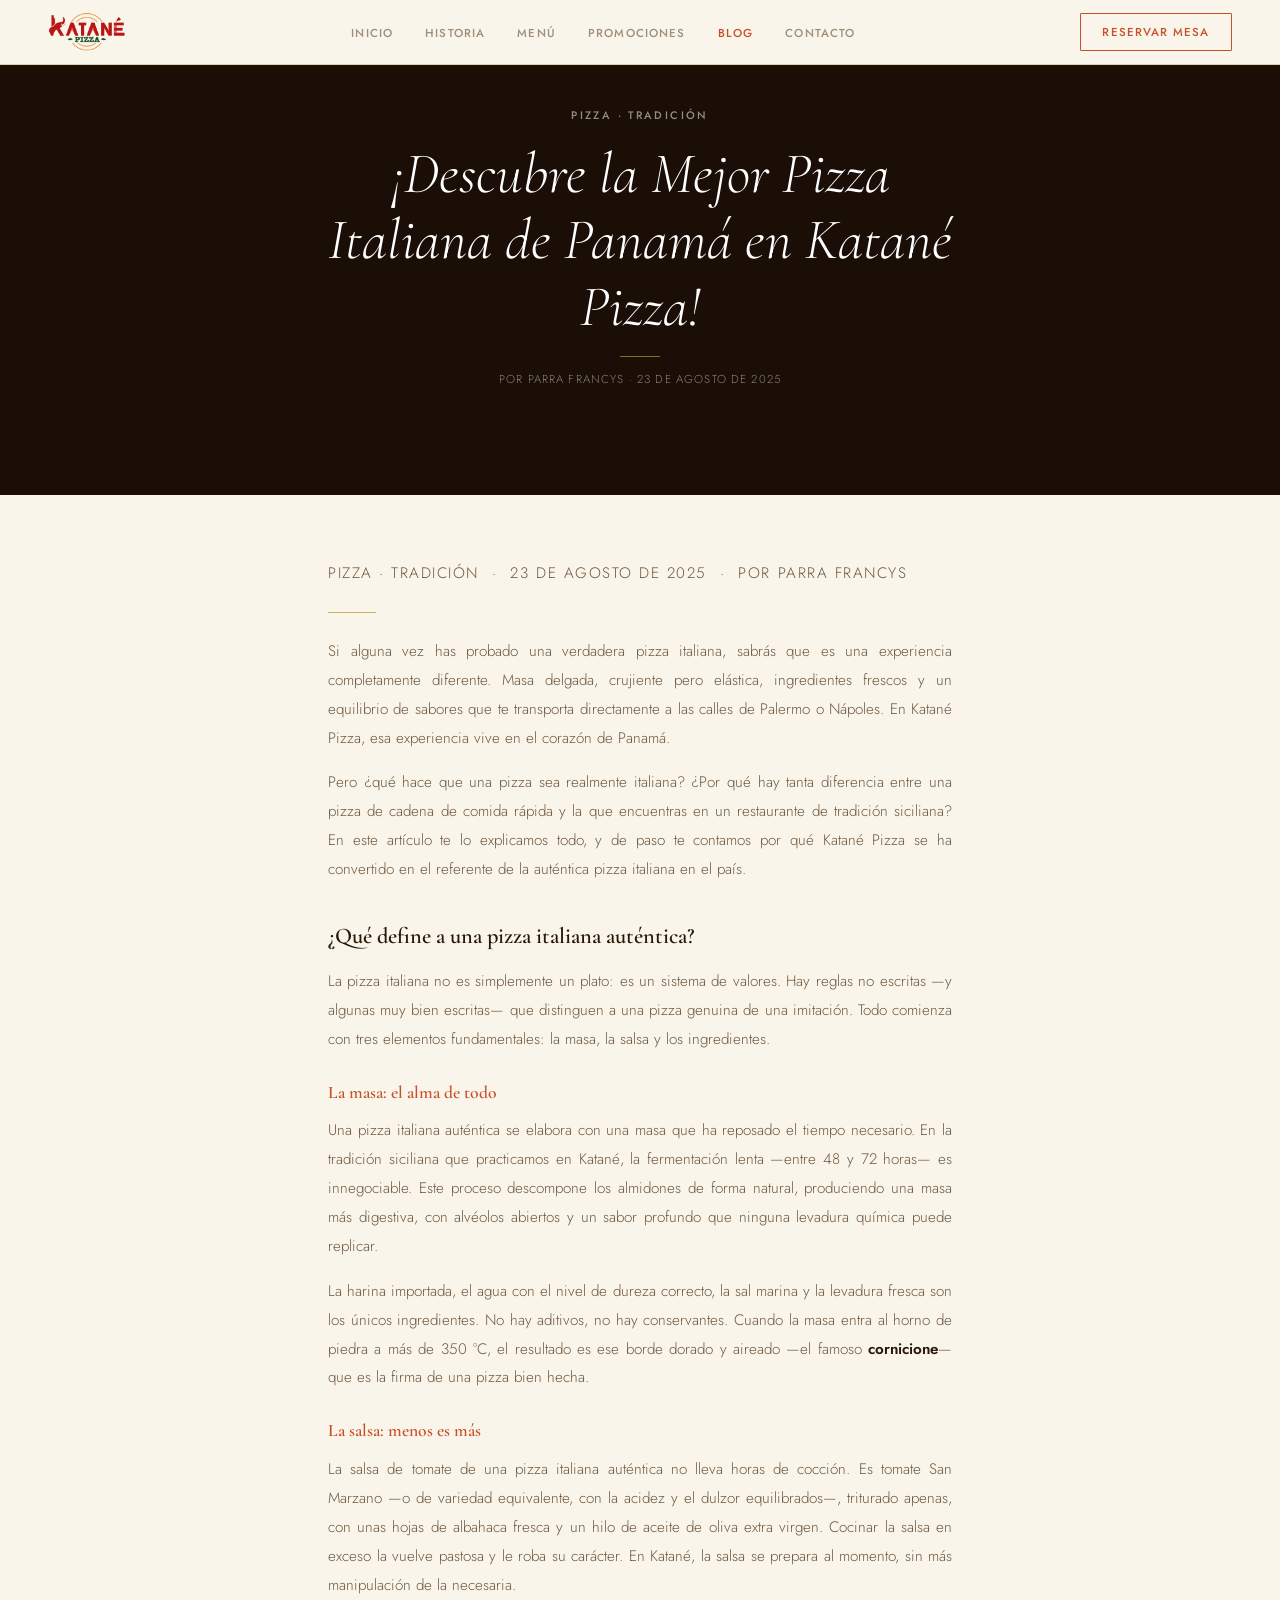
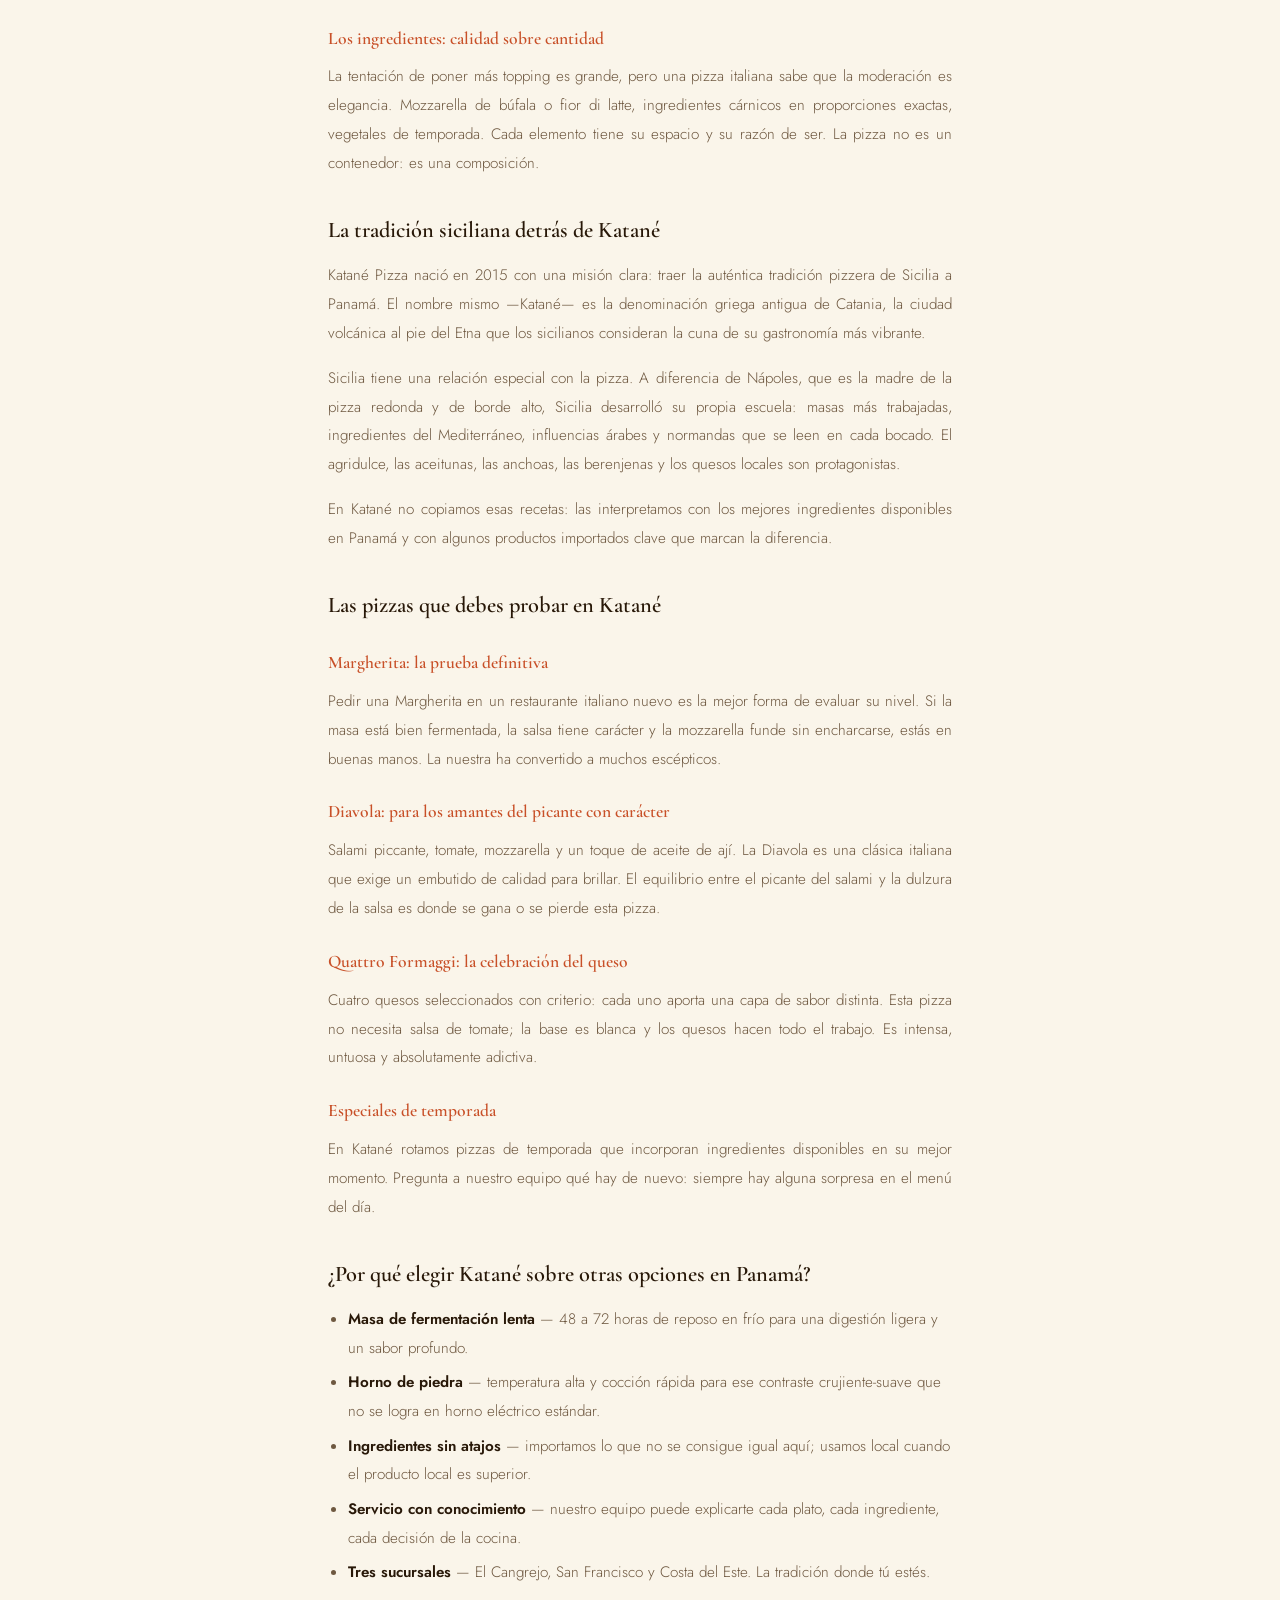
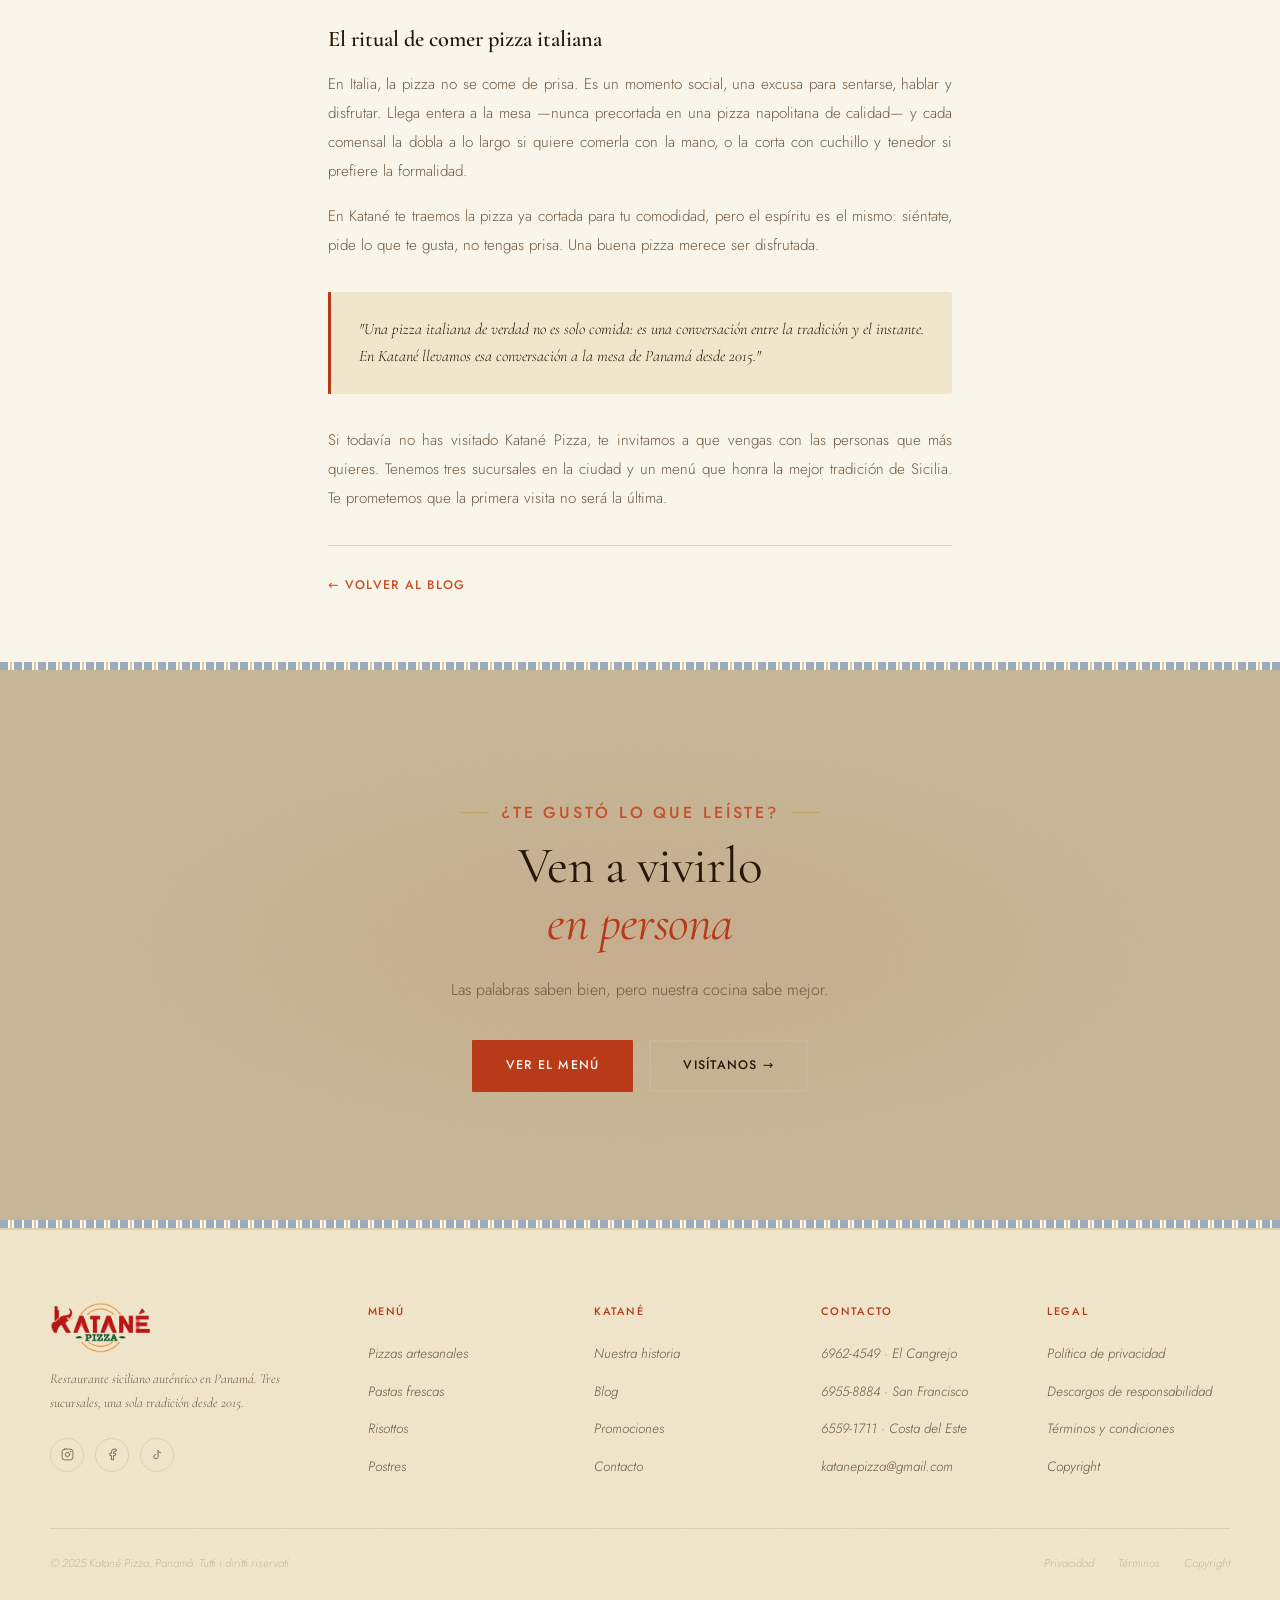
==== blog-pizza-italiana.html @ 50550a85 "ultimos cambios" ====
<!DOCTYPE html>
<html lang="es">
<head>
<meta charset="UTF-8"/>
<meta name="viewport" content="width=device-width, initial-scale=1.0"/>
<title>¡Descubre la Mejor Pizza Italiana de Panamá en Katané Pizza! — Katané Pizza</title>
<meta name="description" content="Descubre por qué Katané Pizza es el destino de la auténtica pizza italiana en Panamá. Masa artesanal, ingredientes importados y tradición siciliana desde 2015."/>
<link rel="preconnect" href="https://fonts.googleapis.com"/>
<link rel="preconnect" href="https://fonts.gstatic.com" crossorigin/>
<link href="https://fonts.googleapis.com/css2?family=Cormorant+Garamond:ital,wght@0,300;0,400;0,600;0,700;1,300;1,400;1,600&family=Jost:wght@300;400;500&family=Pacifico&display=swap" rel="stylesheet"/>
<link rel="stylesheet" href="katane.css"/>
<style>
.art-hero { min-height:55vh; position:relative; display:flex; align-items:center; justify-content:center; overflow:hidden; background:#1a0e06; }
.art-body { max-width:720px; margin-inline:auto; padding:var(--pad) var(--g); }
.art-body h2 { font-family:var(--ff-d); font-size:1.4rem; font-weight:600; color:var(--tinta); margin:2rem 0 .75rem; }
.art-body h3 { font-family:var(--ff-d); font-size:1.1rem; font-weight:600; color:var(--terracota); margin:1.5rem 0 .5rem; }
.art-body p { font-size:.95rem; color:var(--warm); line-height:1.9; margin-bottom:1rem; text-align:justify; }
.art-body ul { margin:0 0 1rem 1.25rem; }
.art-body ul li { font-size:.95rem; color:var(--warm); line-height:1.9; margin-bottom:.35rem; }
.art-body strong { color:var(--tinta); font-weight:600; }
.art-meta { font-family:var(--ff-b); font-size:.72rem; letter-spacing:.1em; text-transform:uppercase; color:var(--terracota); margin-bottom:1.5rem; }
.art-sep { width:48px; height:1px; background:var(--limon); margin:1.5rem 0; opacity:.7; }
.art-conclusion { background:var(--arena); border-left:3px solid var(--rojo); border-radius:0 3px 3px 0; padding:1.5rem 1.75rem; margin:2rem 0; font-family:var(--ff-d); font-style:italic; font-size:1rem; color:var(--tinta); line-height:1.7; }
</style>
</head>
<body>

<nav class="nav nav-interna" id="nav">
  <a class="nav-logo" href="index.html"><img src="katane_logo.png" alt="Katané Pizza"/></a>
  <ul class="nav-links" role="list">
    <li><a href="index.html">Inicio</a></li>
    <li><a href="historia.html">Historia</a></li>
    <li><a href="menu.html">Menú</a></li>
    <li><a href="promociones.html">Promociones</a></li>
    <li><a href="blog.html" class="activo">Blog</a></li>
    <li><a href="contacto.html">Contacto</a></li>
  </ul>
  <a href="https://wa.me/50769624549" class="nav-cta" target="_blank" rel="noopener">Reservar mesa</a>
  <button class="hamb" id="hambBtn" aria-label="Abrir menú"><span></span><span></span><span></span></button>
</nav>
<div class="mm" id="mm">
  <a href="index.html" class="lm">Inicio</a>
  <a href="historia.html" class="lm">Historia</a>
  <a href="menu.html" class="lm">Menú</a>
  <a href="promociones.html" class="lm">Promociones</a>
  <a href="blog.html" class="lm">Blog</a>
  <a href="contacto.html" class="lm">Contacto</a>
</div>

<!-- HERO ARTÍCULO -->
<section class="art-hero">
  <div style="position:absolute;inset:0;z-index:0">
    <img src="foto-blog-italiana.jpg" alt="¡Descubre la Mejor Pizza Italiana de Panamá en Katané Pizza!" style="width:100%;height:100%;object-fit:cover;display:block;opacity:.5"/>
  </div>
  <div style="position:absolute;inset:0;z-index:1;background:linear-gradient(to bottom,rgba(26,14,6,.3) 0%,rgba(26,14,6,.65) 100%)"></div>
  <div style="position:relative;z-index:2;text-align:center;padding:2rem var(--g);max-width:760px;margin-inline:auto">
    <p style="font-family:var(--ff-b);font-size:.68rem;font-weight:500;letter-spacing:.22em;text-transform:uppercase;color:rgba(250,245,234,.55);margin-bottom:1rem">Pizza · Tradición</p>
    <h1 style="font-family:var(--ff-d);font-size:clamp(2rem,4.5vw,3.8rem);font-weight:300;font-style:italic;color:#ffffff;line-height:1.15;margin-bottom:1rem">¡Descubre la Mejor Pizza Italiana de Panamá en Katané Pizza!</h1>
    <div style="width:40px;height:1px;background:var(--limon);margin:.75rem auto;opacity:.7"></div>
    <p style="font-family:var(--ff-b);font-size:.72rem;letter-spacing:.1em;text-transform:uppercase;color:rgba(250,245,234,.5)">Por Parra Francys · 23 de agosto de 2025</p>
  </div>
</section>

<!-- CONTENIDO -->
<div class="art-body">

  <p class="art-meta">Pizza · Tradición &nbsp;·&nbsp; 23 de agosto de 2025 &nbsp;·&nbsp; Por Parra Francys</p>
  <div class="art-sep"></div>

  <p>Si alguna vez has probado una verdadera pizza italiana, sabrás que es una experiencia completamente diferente. Masa delgada, crujiente pero elástica, ingredientes frescos y un equilibrio de sabores que te transporta directamente a las calles de Palermo o Nápoles. En Katané Pizza, esa experiencia vive en el corazón de Panamá.</p>

  <p>Pero ¿qué hace que una pizza sea realmente italiana? ¿Por qué hay tanta diferencia entre una pizza de cadena de comida rápida y la que encuentras en un restaurante de tradición siciliana? En este artículo te lo explicamos todo, y de paso te contamos por qué Katané Pizza se ha convertido en el referente de la auténtica pizza italiana en el país.</p>

  <h2>¿Qué define a una pizza italiana auténtica?</h2>

  <p>La pizza italiana no es simplemente un plato: es un sistema de valores. Hay reglas no escritas —y algunas muy bien escritas— que distinguen a una pizza genuina de una imitación. Todo comienza con tres elementos fundamentales: la masa, la salsa y los ingredientes.</p>

  <h3>La masa: el alma de todo</h3>
  <p>Una pizza italiana auténtica se elabora con una masa que ha reposado el tiempo necesario. En la tradición siciliana que practicamos en Katané, la fermentación lenta —entre 48 y 72 horas— es innegociable. Este proceso descompone los almidones de forma natural, produciendo una masa más digestiva, con alvéolos abiertos y un sabor profundo que ninguna levadura química puede replicar.</p>

  <p>La harina importada, el agua con el nivel de dureza correcto, la sal marina y la levadura fresca son los únicos ingredientes. No hay aditivos, no hay conservantes. Cuando la masa entra al horno de piedra a más de 350 °C, el resultado es ese borde dorado y aireado —el famoso <strong>cornicione</strong>— que es la firma de una pizza bien hecha.</p>

  <h3>La salsa: menos es más</h3>
  <p>La salsa de tomate de una pizza italiana auténtica no lleva horas de cocción. Es tomate San Marzano —o de variedad equivalente, con la acidez y el dulzor equilibrados—, triturado apenas, con unas hojas de albahaca fresca y un hilo de aceite de oliva extra virgen. Cocinar la salsa en exceso la vuelve pastosa y le roba su carácter. En Katané, la salsa se prepara al momento, sin más manipulación de la necesaria.</p>

  <h3>Los ingredientes: calidad sobre cantidad</h3>
  <p>La tentación de poner más topping es grande, pero una pizza italiana sabe que la moderación es elegancia. Mozzarella de búfala o fior di latte, ingredientes cárnicos en proporciones exactas, vegetales de temporada. Cada elemento tiene su espacio y su razón de ser. La pizza no es un contenedor: es una composición.</p>

  <h2>La tradición siciliana detrás de Katané</h2>

  <p>Katané Pizza nació en 2015 con una misión clara: traer la auténtica tradición pizzera de Sicilia a Panamá. El nombre mismo —Katané— es la denominación griega antigua de Catania, la ciudad volcánica al pie del Etna que los sicilianos consideran la cuna de su gastronomía más vibrante.</p>

  <p>Sicilia tiene una relación especial con la pizza. A diferencia de Nápoles, que es la madre de la pizza redonda y de borde alto, Sicilia desarrolló su propia escuela: masas más trabajadas, ingredientes del Mediterráneo, influencias árabes y normandas que se leen en cada bocado. El agridulce, las aceitunas, las anchoas, las berenjenas y los quesos locales son protagonistas.</p>

  <p>En Katané no copiamos esas recetas: las interpretamos con los mejores ingredientes disponibles en Panamá y con algunos productos importados clave que marcan la diferencia.</p>

  <h2>Las pizzas que debes probar en Katané</h2>

  <h3>Margherita: la prueba definitiva</h3>
  <p>Pedir una Margherita en un restaurante italiano nuevo es la mejor forma de evaluar su nivel. Si la masa está bien fermentada, la salsa tiene carácter y la mozzarella funde sin encharcarse, estás en buenas manos. La nuestra ha convertido a muchos escépticos.</p>

  <h3>Diavola: para los amantes del picante con carácter</h3>
  <p>Salami piccante, tomate, mozzarella y un toque de aceite de ají. La Diavola es una clásica italiana que exige un embutido de calidad para brillar. El equilibrio entre el picante del salami y la dulzura de la salsa es donde se gana o se pierde esta pizza.</p>

  <h3>Quattro Formaggi: la celebración del queso</h3>
  <p>Cuatro quesos seleccionados con criterio: cada uno aporta una capa de sabor distinta. Esta pizza no necesita salsa de tomate; la base es blanca y los quesos hacen todo el trabajo. Es intensa, untuosa y absolutamente adictiva.</p>

  <h3>Especiales de temporada</h3>
  <p>En Katané rotamos pizzas de temporada que incorporan ingredientes disponibles en su mejor momento. Pregunta a nuestro equipo qué hay de nuevo: siempre hay alguna sorpresa en el menú del día.</p>

  <h2>¿Por qué elegir Katané sobre otras opciones en Panamá?</h2>

  <ul>
    <li><strong>Masa de fermentación lenta</strong> — 48 a 72 horas de reposo en frío para una digestión ligera y un sabor profundo.</li>
    <li><strong>Horno de piedra</strong> — temperatura alta y cocción rápida para ese contraste crujiente-suave que no se logra en horno eléctrico estándar.</li>
    <li><strong>Ingredientes sin atajos</strong> — importamos lo que no se consigue igual aquí; usamos local cuando el producto local es superior.</li>
    <li><strong>Servicio con conocimiento</strong> — nuestro equipo puede explicarte cada plato, cada ingrediente, cada decisión de la cocina.</li>
    <li><strong>Tres sucursales</strong> — El Cangrejo, San Francisco y Costa del Este. La tradición donde tú estés.</li>
  </ul>

  <h2>El ritual de comer pizza italiana</h2>

  <p>En Italia, la pizza no se come de prisa. Es un momento social, una excusa para sentarse, hablar y disfrutar. Llega entera a la mesa —nunca precortada en una pizza napolitana de calidad— y cada comensal la dobla a lo largo si quiere comerla con la mano, o la corta con cuchillo y tenedor si prefiere la formalidad.</p>

  <p>En Katané te traemos la pizza ya cortada para tu comodidad, pero el espíritu es el mismo: siéntate, pide lo que te gusta, no tengas prisa. Una buena pizza merece ser disfrutada.</p>

  <div class="art-conclusion">
    "Una pizza italiana de verdad no es solo comida: es una conversación entre la tradición y el instante. En Katané llevamos esa conversación a la mesa de Panamá desde 2015."
  </div>

  <p>Si todavía no has visitado Katané Pizza, te invitamos a que vengas con las personas que más quieres. Tenemos tres sucursales en la ciudad y un menú que honra la mejor tradición de Sicilia. Te prometemos que la primera visita no será la última.</p>

  <div style="margin-top:2rem;padding-top:1.5rem;border-top:1px solid var(--arena-med)">
    <a href="blog.html" style="font-family:var(--ff-b);font-size:.78rem;font-weight:500;letter-spacing:.1em;text-transform:uppercase;color:var(--terracota)">← Volver al blog</a>
  </div>
</div>

<div class="franja"></div>
<section class="cto">
  <div class="w" style="padding-block:var(--pad)">
    <div class="cto-int">
      <p class="eyebrow" style="justify-content:center">¿Te gustó lo que leíste?</p>
      <h2 class="h2" style="color:var(--tinta)">Ven a vivirlo<br><em>en persona</em></h2>
      <p style="color:var(--warm)">Las palabras saben bien, pero nuestra cocina sabe mejor.</p>
      <div class="cto-btns">
        <a href="menu.html" class="btn-r">Ver el menú</a>
        <a href="contacto.html" class="btn-o">Visítanos →</a>
      </div>
    </div>
  </div>
</section>
<div class="franja"></div>
<footer class="footer">
  <div class="footer-g">
    <div class="footer-m">
      <img class="footer-logo" src="katane_logo.png" alt="Katané Pizza"/>
      <p class="footer-tagline">Restaurante siciliano auténtico en Panamá. Tres sucursales, una sola tradición desde 2015.</p>
      <div class="footer-redes">
        <a href="#" class="rs" aria-label="Instagram"><svg viewBox="0 0 24 24" fill="none" stroke="currentColor" stroke-width="1.5" stroke-linecap="round"><rect x="2" y="2" width="20" height="20" rx="5"/><circle cx="12" cy="12" r="4"/><circle cx="17.5" cy="6.5" r=".5" fill="currentColor"/></svg></a>
        <a href="#" class="rs" aria-label="Facebook"><svg viewBox="0 0 24 24" fill="none" stroke="currentColor" stroke-width="1.5" stroke-linecap="round"><path d="M18 2h-3a5 5 0 0 0-5 5v3H7v4h3v8h4v-8h3l1-4h-4V7a1 1 0 0 1 1-1h3z"/></svg></a>
        <a href="#" class="rs" aria-label="TikTok"><svg viewBox="0 0 24 24" fill="none" stroke="currentColor" stroke-width="1.5" stroke-linecap="round"><path d="M9 12a4 4 0 1 0 4 4V4a5 5 0 0 0 5 5"/></svg></a>
      </div>
    </div>
    <div class="footer-col">
      <div class="footer-col-tit">Menú</div>
      <ul><li><a href="menu.html">Pizzas artesanales</a></li><li><a href="menu.html">Pastas frescas</a></li><li><a href="menu.html">Risottos</a></li><li><a href="menu.html">Postres</a></li></ul>
    </div>
    <div class="footer-col">
      <div class="footer-col-tit">Katané</div>
      <ul><li><a href="historia.html">Nuestra historia</a></li><li><a href="blog.html">Blog</a></li><li><a href="promociones.html">Promociones</a></li><li><a href="contacto.html">Contacto</a></li></ul>
    </div>
    <div class="footer-col">
      <div class="footer-col-tit">Contacto</div>
      <ul><li><a href="tel:+50769624549">6962-4549 · El Cangrejo</a></li><li><a href="tel:+50769558884">6955-8884 · San Francisco</a></li><li><a href="tel:+50765591711">6559-1711 · Costa del Este</a></li><li><a href="mailto:katanepizza@gmail.com">katanepizza@gmail.com</a></li></ul>
    </div>
    <div class="footer-col">
      <div class="footer-col-tit">Legal</div>
      <ul><li><a href="privacidad.html">Política de privacidad</a></li><li><a href="descargos.html">Descargos de responsabilidad</a></li><li><a href="terminos.html">Términos y condiciones</a></li><li><a href="copyright.html">Copyright</a></li></ul>
    </div>
  </div>
  <div class="footer-bot">
    <p>© 2025 Katané Pizza, Panamá. Tutti i diritti riservati.</p>
    <div style="display:flex;gap:1.5rem"><a href="privacidad.html">Privacidad</a><a href="terminos.html">Términos</a><a href="copyright.html">Copyright</a></div>
  </div>
</footer>
<script src="katane.js"></script>
</body>
</html>
---- katane.css ----
/* ═══════════════════════════════════════════
   KATANÉ PIZZA — CSS COMPARTIDO
   Usar en todas las páginas:
   <link rel="stylesheet" href="katane.css"/>
═══════════════════════════════════════════ */

/* ── TOKENS ─────────────────────────────── */
:root {
  --crema:     #FAF5EA;
  --arena:     #F0E6CC;
  --arena-med: #DDD0B0;
  --piedra:    #C8B89A;
  --rojo:      #B83A18;
  --rojo-osc:  #8C2010;
  --terracota: #C85028;
  --limon:     #B89420;
  --oliva:     #4E6438;
  --oliva-clr: #7A8E5C;
  --warm:      #6E5840;
  --tinta:     #281808;
  --noche:     #180C04;
  --azul:      #2A5080;

  --ff-d: 'Cormorant Garamond', Georgia, serif;
  --ff-b: 'Jost', system-ui, sans-serif;
  --ff-s: 'Pacifico', cursive;

  --pad:    clamp(3rem, 5vw, 5rem);
  --w:      1180px;
  --g:      clamp(1.25rem, 4vw, 3rem);
  --ease:   cubic-bezier(.25,.46,.45,.94);
  --shadow: 0 4px 28px rgba(40,24,8,.10);
}

/* ── RESET ───────────────────────────────── */
*,*::before,*::after { box-sizing:border-box; margin:0; padding:0; }
html { scroll-behavior:smooth; }
body {
  background:var(--crema); color:var(--tinta);
  font-family:var(--ff-b); font-weight:300;
  font-size:16px; line-height:1.75; overflow-x:hidden;
}
img { display:block; max-width:100%; }
a { color:inherit; text-decoration:none; }
button { cursor:pointer; border:none; background:none; font:inherit; color:inherit; }

/* ── LAYOUT ──────────────────────────────── */
.w { max-width:var(--w); margin-inline:auto; padding-inline:var(--g); }

/* ── REVEAL ──────────────────────────────── */
.rv    { opacity:1; }
.rv.on { opacity:1; }
.rl    { opacity:1; }
.rl.on { opacity:1; }
.rr    { opacity:1; }
.rr.on { opacity:1; }

/* ── TIPOGRAFÍA ──────────────────────────── */
.eyebrow {
  font-family:var(--ff-b); font-size:.7rem; font-weight:500;
  letter-spacing:.18em; text-transform:uppercase; color:var(--terracota);
  display:flex; align-items:center; gap:.75rem; margin-bottom:.65rem;
}
.eyebrow::before,.eyebrow::after {
  content:''; display:inline-block; width:1.75rem; height:1px;
  background:var(--limon); opacity:.7;
}
.h2 {
  font-family:var(--ff-d); font-size:clamp(2rem,4vw,3.6rem);
  font-weight:400; line-height:1.12; letter-spacing:-.01em;
}
.h2 em { font-style:italic; color:var(--terracota); }

/* ── BOTONES ─────────────────────────────── */
.btn-r {
  display:inline-flex; align-items:center; gap:.5rem; padding:.8rem 2rem;
  background:var(--rojo); color:var(--crema); font-family:var(--ff-b);
  font-size:.78rem; font-weight:500; letter-spacing:.1em; text-transform:uppercase;
  border:2px solid var(--rojo); border-radius:1px;
}
.btn-r:hover { background:var(--rojo-osc); border-color:var(--rojo-osc); transform:translateY(-2px); }
.btn-o {
  display:inline-flex; align-items:center; gap:.5rem; padding:.8rem 2rem;
  background:transparent; color:var(--tinta); font-family:var(--ff-b);
  font-size:.78rem; font-weight:500; letter-spacing:.1em; text-transform:uppercase;
  border:2px solid var(--piedra); border-radius:1px;
}
.btn-o:hover { border-color:var(--terracota); color:var(--terracota); transform:translateY(-2px); }
.btn-r-inv {
  display:inline-flex; align-items:center; gap:.5rem; padding:.8rem 2rem;
  background:var(--rojo); color:var(--crema); font-family:var(--ff-b);
  font-size:.78rem; font-weight:500; letter-spacing:.1em; text-transform:uppercase;
  border:2px solid var(--rojo); border-radius:1px;
}
.btn-r-inv:hover { background:var(--rojo-osc); border-color:var(--rojo-osc); transform:translateY(-2px); }
.btn-o-inv {
  display:inline-flex; align-items:center; gap:.5rem; padding:.8rem 2rem;
  background:transparent; color:rgba(250,245,234,.82); font-family:var(--ff-b);
  font-size:.78rem; font-weight:500; letter-spacing:.1em; text-transform:uppercase;
  border:2px solid rgba(250,245,234,.35); border-radius:1px;
}
.btn-o-inv:hover { border-color:var(--crema); color:var(--crema); transform:translateY(-2px); }
.btn-crema {
  display:inline-flex; align-items:center; gap:.5rem; padding:.85rem 2rem;
  background:var(--crema); color:var(--rojo); font-family:var(--ff-b);
  font-size:.78rem; font-weight:500; letter-spacing:.1em; text-transform:uppercase;
  border:2px solid var(--crema); border-radius:1px;
}
.btn-crema:hover { background:var(--arena); transform:translateY(-2px); }
.btn-tr {
  display:inline-flex; align-items:center; gap:.5rem; padding:.85rem 2rem;
  background:transparent; color:rgba(245,235,210,.72); font-family:var(--ff-b);
  font-size:.78rem; font-weight:500; letter-spacing:.1em; text-transform:uppercase;
  border:2px solid rgba(245,235,210,.22); border-radius:1px;
}
.btn-tr:hover { border-color:rgba(245,235,210,.55); color:var(--arena); transform:translateY(-2px); }

/* ── DECORATIVOS ─────────────────────────── */
.franja {
  height:8px;
  background:repeating-linear-gradient(
    90deg, var(--azul) 0, var(--azul) 8px,
    #fff 8px, #fff 10px, var(--limon) 10px, var(--limon) 12px,
    #fff 12px, #fff 14px, var(--azul) 14px, var(--azul) 22px,
    var(--crema) 22px, var(--crema) 24px
  );
  opacity:.45;
}
.div-balcon {
  display:flex; align-items:center; gap:1.5rem;
  margin-block:2.5rem; opacity:.35;
}
.div-balcon::before,.div-balcon::after {
  content:''; flex:1; height:1px;
  background:linear-gradient(90deg,transparent,var(--limon),transparent);
}
.piedra-bg { position:relative; background-color:var(--arena); }
.piedra-bg::before {
  content:''; position:absolute; inset:0; pointer-events:none; z-index:0;
  background-image:url("data:image/svg+xml,%3Csvg xmlns='http://www.w3.org/2000/svg' width='400' height='400'%3E%3Cfilter id='p'%3E%3CfeTurbulence type='fractalNoise' baseFrequency='0.65 0.45' numOctaves='5' seed='8' stitchTiles='stitch'/%3E%3CfeColorMatrix type='matrix' values='0 0 0 0 0.92 0 0 0 0 0.86 0 0 0 0 0.76 0 0 0 0.4 0'/%3E%3C/filter%3E%3Crect width='400' height='400' filter='url(%23p)'/%3E%3C/svg%3E");
  mix-blend-mode:multiply; opacity:.8;
}
.piedra-bg > * { position:relative; z-index:1; }

/* ── NAV ─────────────────────────────────── */
.nav {
  position:fixed; top:0; left:0; right:0; z-index:200;
  padding:1rem var(--g);
  display:flex; align-items:center; justify-content:space-between;
  background:#ffffff;
  border-bottom:1px solid var(--arena-med);
  transition:background .5s,box-shadow .5s,padding .4s;
}
.nav.on {
  background:#ffffff; backdrop-filter:blur(12px);
  box-shadow:0 1px 18px rgba(40,24,8,.08);
  padding-top:.75rem; padding-bottom:.75rem;
}

/* Logo — contenedor sello integrado */
.nav-logo {
  display:flex; align-items:center;
}
.nav-logo img {
  height:40px; width:auto; transition:height .4s;
  background:rgba(250,245,234,.92);
  border-radius:2px;
  padding:4px 6px;
  box-shadow:0 1px 8px rgba(40,24,8,.10);
}
.nav.on .nav-logo img { height:34px; }

/* Nav interno — páginas que no tienen hero oscuro */
.nav-interna {
  background:var(--crema);
  border-bottom:1px solid var(--arena-med);
  padding-top:.75rem; padding-bottom:.75rem;
}
.nav-interna .nav-logo img {
  background:transparent;
  box-shadow:none;
  padding:0;
}
.nav-interna .nav-links a { color:var(--warm); }
.nav-interna .nav-cta { color:var(--terracota); border-color:var(--terracota); }
.nav-interna .hamb span { background:var(--warm); }

.nav-links { display:flex; gap:2rem; list-style:none; }
.nav-links a {
  font-size:.72rem; font-weight:500; letter-spacing:.1em; text-transform:uppercase;
  color:var(--warm); opacity:.65; transition:opacity .25s,color .25s;
}
.nav-links a:hover, .nav-links a.activo { opacity:1; color:var(--terracota); }
.nav-cta {
  font-size:.72rem; font-weight:500; letter-spacing:.1em; text-transform:uppercase;
  padding:.5rem 1.35rem; border:1.5px solid var(--terracota);
  color:var(--terracota); border-radius:1px; transition:background .25s,color .25s;
}
.nav-cta:hover { background:var(--terracota); color:var(--crema); }
.hamb { display:none; flex-direction:column; gap:5px; }
.hamb span { display:block; width:24px; height:1.5px; background:var(--warm); border-radius:1px; transition:transform .3s,opacity .25s; }
.hamb.open span:nth-child(1) { transform:translateY(6.5px) rotate(45deg); }
.hamb.open span:nth-child(2) { opacity:0; }
.hamb.open span:nth-child(3) { transform:translateY(-6.5px) rotate(-45deg); }
.mm { display:none; position:fixed; inset:0; z-index:199; background:var(--crema); flex-direction:column; align-items:center; justify-content:center; gap:2.5rem; }
.mm.open { display:flex; }
.mm a { font-family:var(--ff-d); font-size:clamp(2rem,5vw,2.8rem); font-weight:400; color:var(--tinta); transition:color .25s; }
.mm a:hover { color:var(--terracota); }

/* ── HERO COMPARTIDO ─────────────────────── */
.hero {
  min-height:100svh; position:relative;
  display:flex; align-items:center; overflow:hidden;
}
.hero-foto { position:absolute; inset:0; background:url('sicilia.jpg') center/cover no-repeat; }
.hero-overlay { position:absolute; inset:0; z-index:2; background:rgba(24,12,4,.82); }
.hero-body {
  position:relative; z-index:3; text-align:center;
  max-width:760px; margin-inline:auto;
  padding-block:6rem 4rem; padding-inline:var(--g);
}
.hero-logo { margin-bottom:2rem; opacity:1; }
.hero-logo img { height:clamp(200px,30vw,360px); width:auto; margin-inline:auto; }
.hero-nombre {
  font-family:var(--ff-d); font-size:clamp(.65rem,1.2vw,.85rem); font-weight:400;
  letter-spacing:.35em; text-transform:uppercase; color:rgba(250,245,234,.5);
  margin-bottom:.5rem; opacity:1;
}
.hero-eslogan {
  font-family:var(--ff-s); font-size:clamp(1.25rem,2.8vw,2rem);
  color:var(--crema); line-height:1.35;
  opacity:1; margin-bottom:1rem;
}
.hero-sub {
  font-family:var(--ff-d); font-size:clamp(1.05rem,1.8vw,1.35rem); font-style:italic;
  color:rgba(250,245,234,.7); line-height:1.7; max-width:560px; margin-inline:auto;
  opacity:1;
}
.hero-btns {
  display:flex; flex-wrap:wrap; gap:1rem; justify-content:center;
  margin-top:2.5rem; opacity:1;
}
.hero-scroll {
  position:absolute; bottom:1.75rem; left:50%; transform:translateX(-50%); z-index:3;
  display:flex; flex-direction:column; align-items:center; gap:.35rem;
  font-family:var(--ff-b); font-size:.62rem; font-weight:500;
  letter-spacing:.18em; text-transform:uppercase; color:rgba(250,245,234,.38);
  opacity:1;
}
.scroll-l { width:1px; height:34px; background:linear-gradient(to bottom,rgba(250,245,234,.5),transparent); }

/* ── CINTA ───────────────────────────────── */
.cinta { background:var(--rojo); padding:.8rem 0; overflow:hidden; }
.cinta-pista { display:flex; gap:3.5rem; white-space:nowrap; }
.cinta-pista span { font-family:var(--ff-d); font-style:italic; font-size:.92rem; color:rgba(250,245,234,.8); flex-shrink:0; }
.cinta-pista .sep { font-style:normal; color:var(--limon); font-size:.7rem; }

/* ── STATS ───────────────────────────────── */
.stats {
  background:var(--azul); padding:3.25rem 0; position:relative; overflow:hidden;
  border-top:3px solid var(--limon); border-bottom:3px solid var(--limon);
}
.stats::before {
  content:''; position:absolute; inset:0; pointer-events:none;
  background-image:url("data:image/svg+xml,%3Csvg xmlns='http://www.w3.org/2000/svg' width='80' height='80'%3E%3Ccircle cx='40' cy='40' r='26' fill='none' stroke='rgba(255,255,255,0.05)' stroke-width='1'/%3E%3Cline x1='40' y1='14' x2='40' y2='66' stroke='rgba(184,148,32,0.07)' stroke-width='1'/%3E%3Cline x1='14' y1='40' x2='66' y2='40' stroke='rgba(184,148,32,0.07)' stroke-width='1'/%3E%3C/svg%3E");
  z-index:0;
}
.stats-inner { position:relative; z-index:2; display:flex; align-items:center; justify-content:center; flex-wrap:wrap; gap:3.5rem; }
.stat { text-align:center; }
.stat-n { font-family:var(--ff-d); font-size:clamp(2.4rem,5vw,3.8rem); font-weight:400; color:#fff; line-height:1; }
.stat-l { font-family:var(--ff-d); font-style:italic; font-size:.88rem; color:rgba(255,255,255,.5); letter-spacing:.04em; margin-top:.3rem; }
.stat-div { width:1px; height:52px; background:rgba(255,255,255,.14); }

/* ── SUCURSALES ──────────────────────────── */
.suc { padding:var(--pad) 0; }
.suc-hdr { margin-bottom:clamp(2rem,4.5vw,3.5rem); }
.suc-g { display:grid; grid-template-columns:repeat(3,1fr); gap:1.75rem; }
.suc-card {
  background:var(--arena); border:1px solid var(--arena-med);
  border-radius:3px; overflow:hidden; position:relative;
}
.suc-card:hover { box-shadow:var(--shadow); transform:translateY(-4px); }
.suc-card::before {
  content:''; position:absolute; inset:0; pointer-events:none;
  background-image:url("data:image/svg+xml,%3Csvg xmlns='http://www.w3.org/2000/svg' width='300' height='300'%3E%3Cfilter id='s'%3E%3CfeTurbulence type='fractalNoise' baseFrequency='0.68 0.48' numOctaves='4' seed='6' stitchTiles='stitch'/%3E%3CfeColorMatrix type='matrix' values='0 0 0 0 0.91 0 0 0 0 0.85 0 0 0 0 0.75 0 0 0 0.3 0'/%3E%3C/filter%3E%3Crect width='300' height='300' filter='url(%23s)'/%3E%3C/svg%3E");
  mix-blend-mode:multiply; opacity:.7; z-index:0;
}
.suc-card::after {
  content:''; position:absolute; top:0; left:0; right:0; height:3px;
  background:linear-gradient(90deg,var(--rojo),var(--limon));
  transform:scaleX(0); transform-origin:left; z-index:2;
}
.suc-card:hover::after { transform:scaleX(1); }
.suc-foto { width:100%; height:160px; position:relative; overflow:hidden; }
.suc-foto-bg { position:absolute; inset:0; background-size:cover; background-position:center; }
.suc-foto-lbl { position:absolute; bottom:.75rem; left:50%; transform:translateX(-50%); font-size:.58rem; letter-spacing:.16em; text-transform:uppercase; color:rgba(250,245,234,.3); white-space:nowrap; pointer-events:none; }
.suc-foto-1 .suc-foto-bg { background-color:#6A3818; }
.suc-foto-2 .suc-foto-bg { background-color:#5A2810; }
.suc-foto-3 .suc-foto-bg { background-color:#4A1808; }
.suc-body { padding:1.75rem; position:relative; z-index:1; }
.suc-ico { margin-bottom:.75rem; }
.suc-ico svg { width:1.4rem; height:1.4rem; }
.suc-nom { font-family:var(--ff-d); font-size:1.35rem; font-weight:600; margin-bottom:.5rem; }
.suc-dir { font-size:.84rem; color:var(--warm); line-height:1.6; font-style:italic; }
.suc-tel { margin-top:.75rem; font-family:var(--ff-b); font-size:.8rem; font-weight:500; color:var(--rojo); }
.suc-hora { margin-top:.6rem; font-size:.7rem; letter-spacing:.08em; text-transform:uppercase; color:var(--warm); opacity:.7; }
.suc-wa { display:inline-flex; align-items:center; gap:.45rem; margin-top:1.25rem; font-size:.76rem; font-weight:500; letter-spacing:.06em; color:var(--warm); }
.suc-card:hover .suc-wa { color:var(--rojo); }
.suc-wa svg { width:.9rem; height:.9rem; }

/* ── CONTACTO CTA ────────────────────────── */
.cto {
  padding:var(--pad) 0;
  background:var(--piedra);
  text-align:center; position:relative; overflow:hidden;
}
/* Textura papel artesanal */
.cto::before {
  content:''; position:absolute; inset:0; pointer-events:none;
  background-image:url("data:image/svg+xml,%3Csvg xmlns='http://www.w3.org/2000/svg' width='400' height='400'%3E%3Cfilter id='c'%3E%3CfeTurbulence type='fractalNoise' baseFrequency='0.65 0.45' numOctaves='5' seed='12' stitchTiles='stitch'/%3E%3CfeColorMatrix type='matrix' values='0 0 0 0 0.88 0 0 0 0 0.80 0 0 0 0 0.68 0 0 0 0.35 0'/%3E%3C/filter%3E%3Crect width='400' height='400' filter='url(%23c)'/%3E%3C/svg%3E");
  mix-blend-mode:multiply; opacity:.7; z-index:0;
}
/* Acento radial terracota muy suave */
.cto::after {
  content:''; position:absolute; inset:0; pointer-events:none;
  background:radial-gradient(ellipse 60% 55% at 50% 50%, rgba(184,58,24,.07) 0%, transparent 70%);
  z-index:0;
}
.cto-wm { position:absolute; top:50%; left:50%; transform:translate(-50%,-50%); width:min(35vw,320px); pointer-events:none; z-index:1; opacity:.04; mix-blend-mode:multiply; }
.cto-int { position:relative; z-index:2; max-width:580px; margin-inline:auto; }
.cto-int .eyebrow { justify-content:center; color:var(--terracota); }
.cto-int .eyebrow::before,.cto-int .eyebrow::after { background:var(--limon); opacity:.5; }
.cto-int .h2 { color:var(--tinta); margin-bottom:1.4rem; }
.cto-int .h2 em { color:var(--rojo); }
.cto-int p { color:var(--warm); font-size:1rem; line-height:1.85; }
.cto-btns { display:flex; flex-wrap:wrap; gap:1rem; justify-content:center; margin-top:2.25rem; }
.cto-suc { display:grid; grid-template-columns:repeat(3,1fr); gap:1.25rem; margin-top:3rem; }
.cto-suc-item {
  padding:1.35rem;
  background:rgba(250,245,234,.55);
  border:1px solid var(--arena-med);
  border-radius:3px; text-align:center;
}
.cto-suc-item:hover { background:rgba(250,245,234,.85); }
.cto-suc-item h4 { font-family:var(--ff-d); font-size:1rem; font-weight:600; color:var(--tinta); margin-bottom:.4rem; }
.cto-suc-item a { font-size:.85rem; color:var(--warm); display:block; }
.cto-suc-item a:hover { color:var(--rojo); }
/* ── FOOTER ──────────────────────────────── */
.footer {
  background:var(--arena);
  padding:4.5rem var(--g) 2.25rem;
  border-top:2px solid var(--arena-med);
  position:relative;
}
/* Textura piedra sutil en el footer */
.footer::before {
  content:''; position:absolute; inset:0; pointer-events:none;
  background-image:url("data:image/svg+xml,%3Csvg xmlns='http://www.w3.org/2000/svg' width='400' height='400'%3E%3Cfilter id='f'%3E%3CfeTurbulence type='fractalNoise' baseFrequency='0.65 0.45' numOctaves='5' seed='8' stitchTiles='stitch'/%3E%3CfeColorMatrix type='matrix' values='0 0 0 0 0.88 0 0 0 0 0.82 0 0 0 0 0.72 0 0 0 0.25 0'/%3E%3C/filter%3E%3Crect width='400' height='400' filter='url(%23f)'/%3E%3C/svg%3E");
  mix-blend-mode:multiply; opacity:.6; z-index:0;
}
.footer > * { position:relative; z-index:1; }
.footer-g {
  display:grid; grid-template-columns:1.5fr 1fr 1fr 1fr 1fr;
  gap:2.75rem; padding-bottom:3rem;
  border-bottom:1px solid var(--arena-med);
  max-width:var(--w); margin-inline:auto;
}
.footer-logo { height:52px; width:auto; display:block; margin-bottom:.9rem; mix-blend-mode:multiply; }
.footer-m p { font-size:.84rem; color:var(--warm); line-height:1.75; max-width:230px; font-style:italic; }
.footer-tagline {
  font-family:var(--ff-d);
  font-style:italic;
  font-size:.88rem;
  color:var(--warm);
  line-height:1.75;
  max-width:220px;
}
.footer-col-tit {
  font-family:var(--ff-b);
  font-size:.68rem;
  font-weight:500;
  letter-spacing:.14em;
  text-transform:uppercase;
  color:var(--rojo);
  margin-bottom:1.15rem;
}
.footer-redes { display:flex; gap:.7rem; margin-top:1.4rem; }
.rs {
  width:34px; height:34px;
  border:1px solid var(--arena-med); border-radius:50%;
  display:flex; align-items:center; justify-content:center;
  color:var(--warm);
}
.rs:hover { border-color:var(--rojo); color:var(--rojo); background:rgba(184,58,24,.06); }
.rs svg { width:13px; height:13px; }
.footer-col h4 {
  font-family:var(--ff-b); font-size:.68rem; font-weight:500;
  letter-spacing:.14em; text-transform:uppercase;
  color:var(--rojo); margin-bottom:1.15rem;
}
.footer-col ul { list-style:none; display:flex; flex-direction:column; gap:.6rem; }
.footer-col ul a { font-size:.84rem; color:var(--warm); font-style:italic; }
.footer-col ul a:hover { color:var(--tinta); }
.footer-bot {
  display:flex; align-items:center; justify-content:space-between;
  flex-wrap:wrap; gap:1rem; padding-top:1.5rem;
  max-width:var(--w); margin-inline:auto;
}
.footer-bot p,.footer-bot a { font-size:.72rem; color:var(--piedra); font-style:italic; }
.footer-bot a:hover { color:var(--warm); }

/* ── RESPONSIVE ──────────────────────────── */
@media(max-width:1024px){
  .nav-links,.nav-cta { display:none; }
  .hamb { display:flex; }
  .suc-g { grid-template-columns:1fr 1fr; }
  .footer-g { grid-template-columns:1fr 1fr; }
}
@media(max-width:767px){
  .suc-g { grid-template-columns:1fr; }
  .footer-g { grid-template-columns:1fr; }
  .stat-div { display:none; }
  .stats-inner { gap:2rem; }
  .cto-suc { grid-template-columns:1fr; }
}
@media(prefers-reduced-motion:reduce){
  *,*::before,*::after { animation-duration:.01ms!important; transition-duration:.01ms!important; }
}
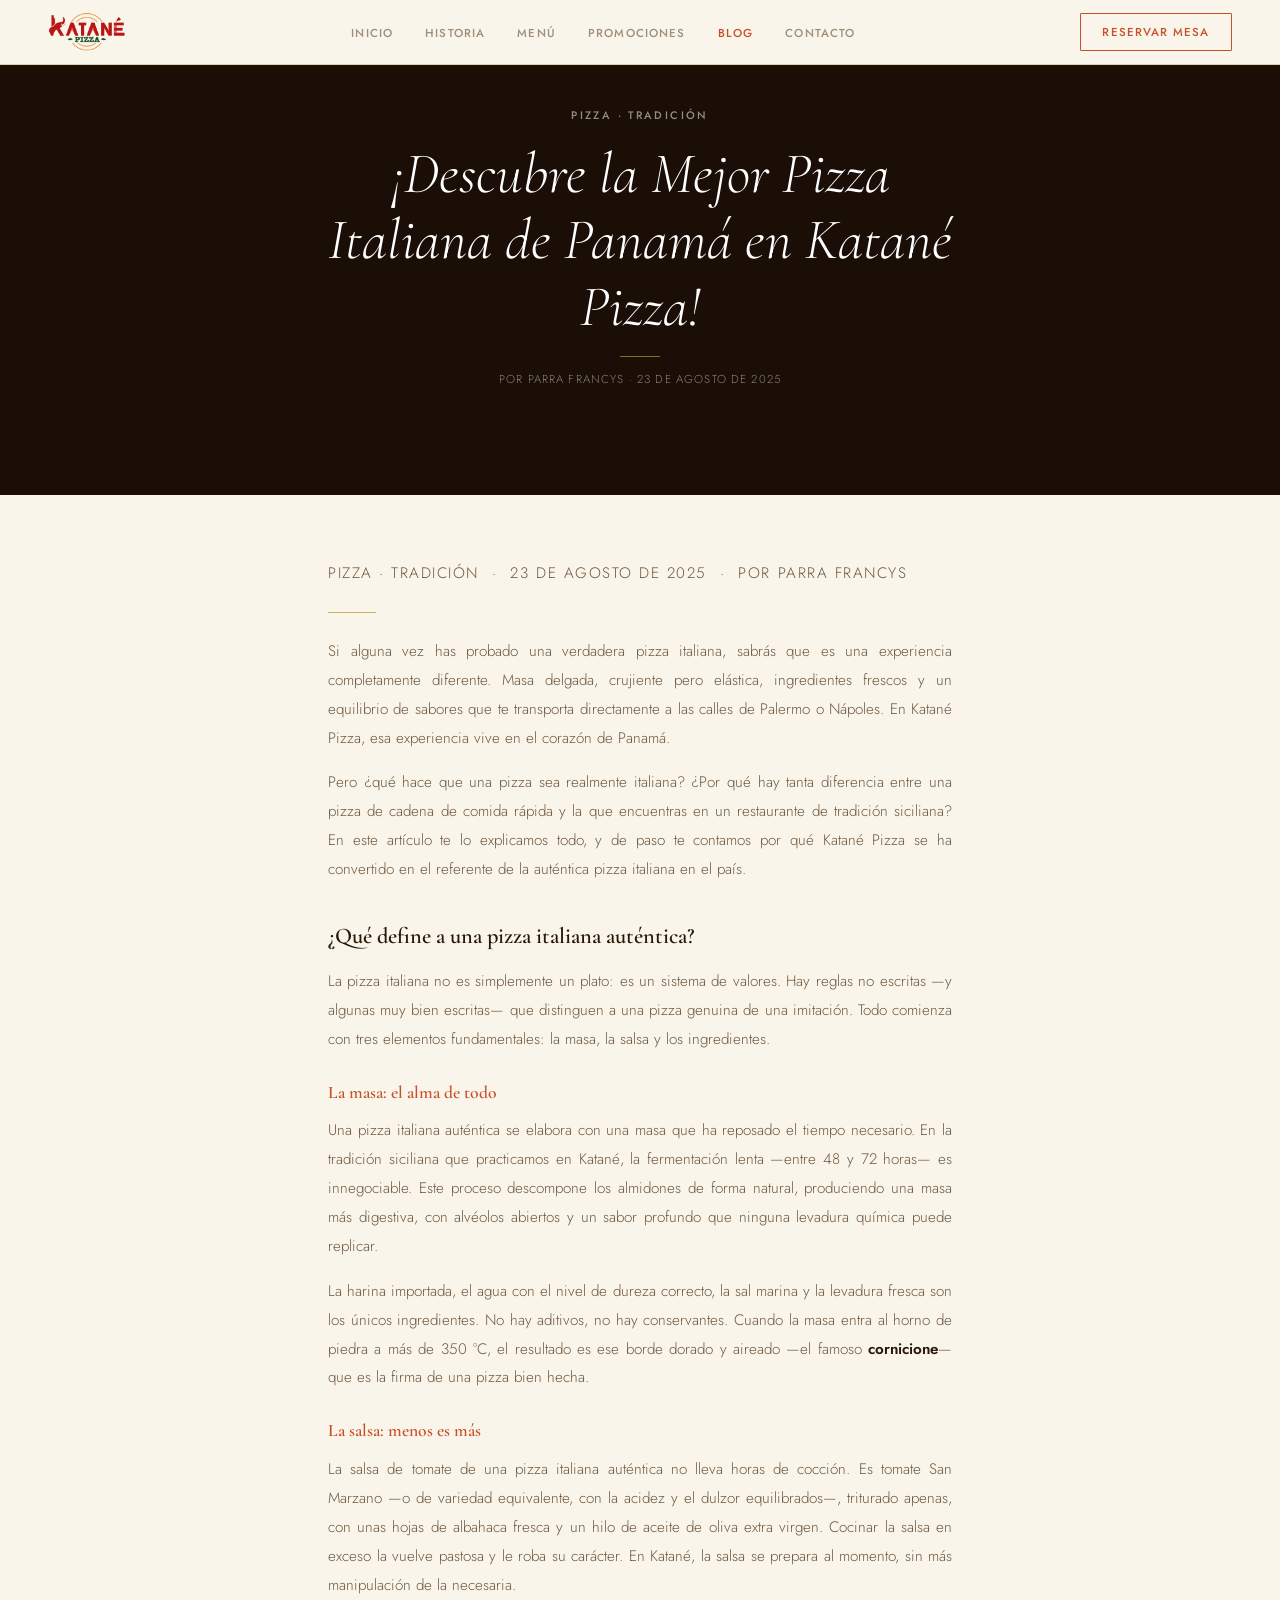
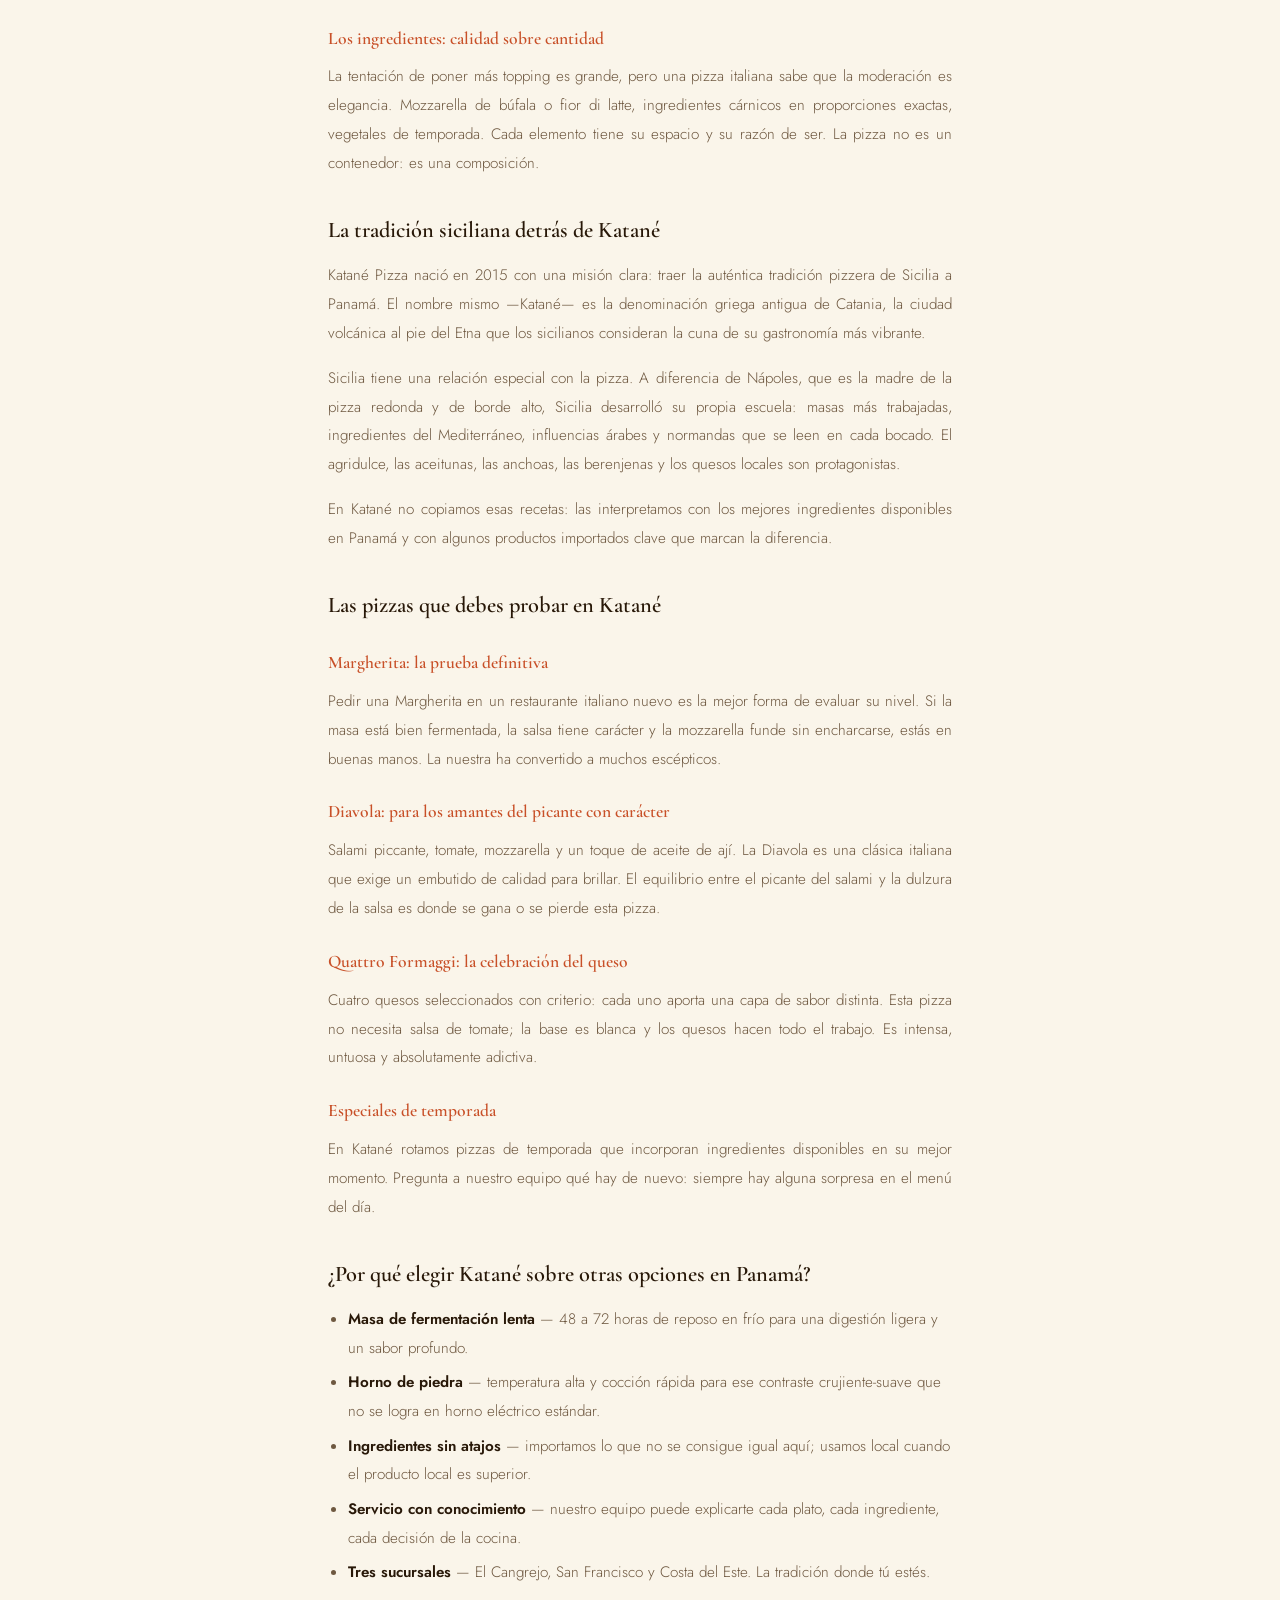
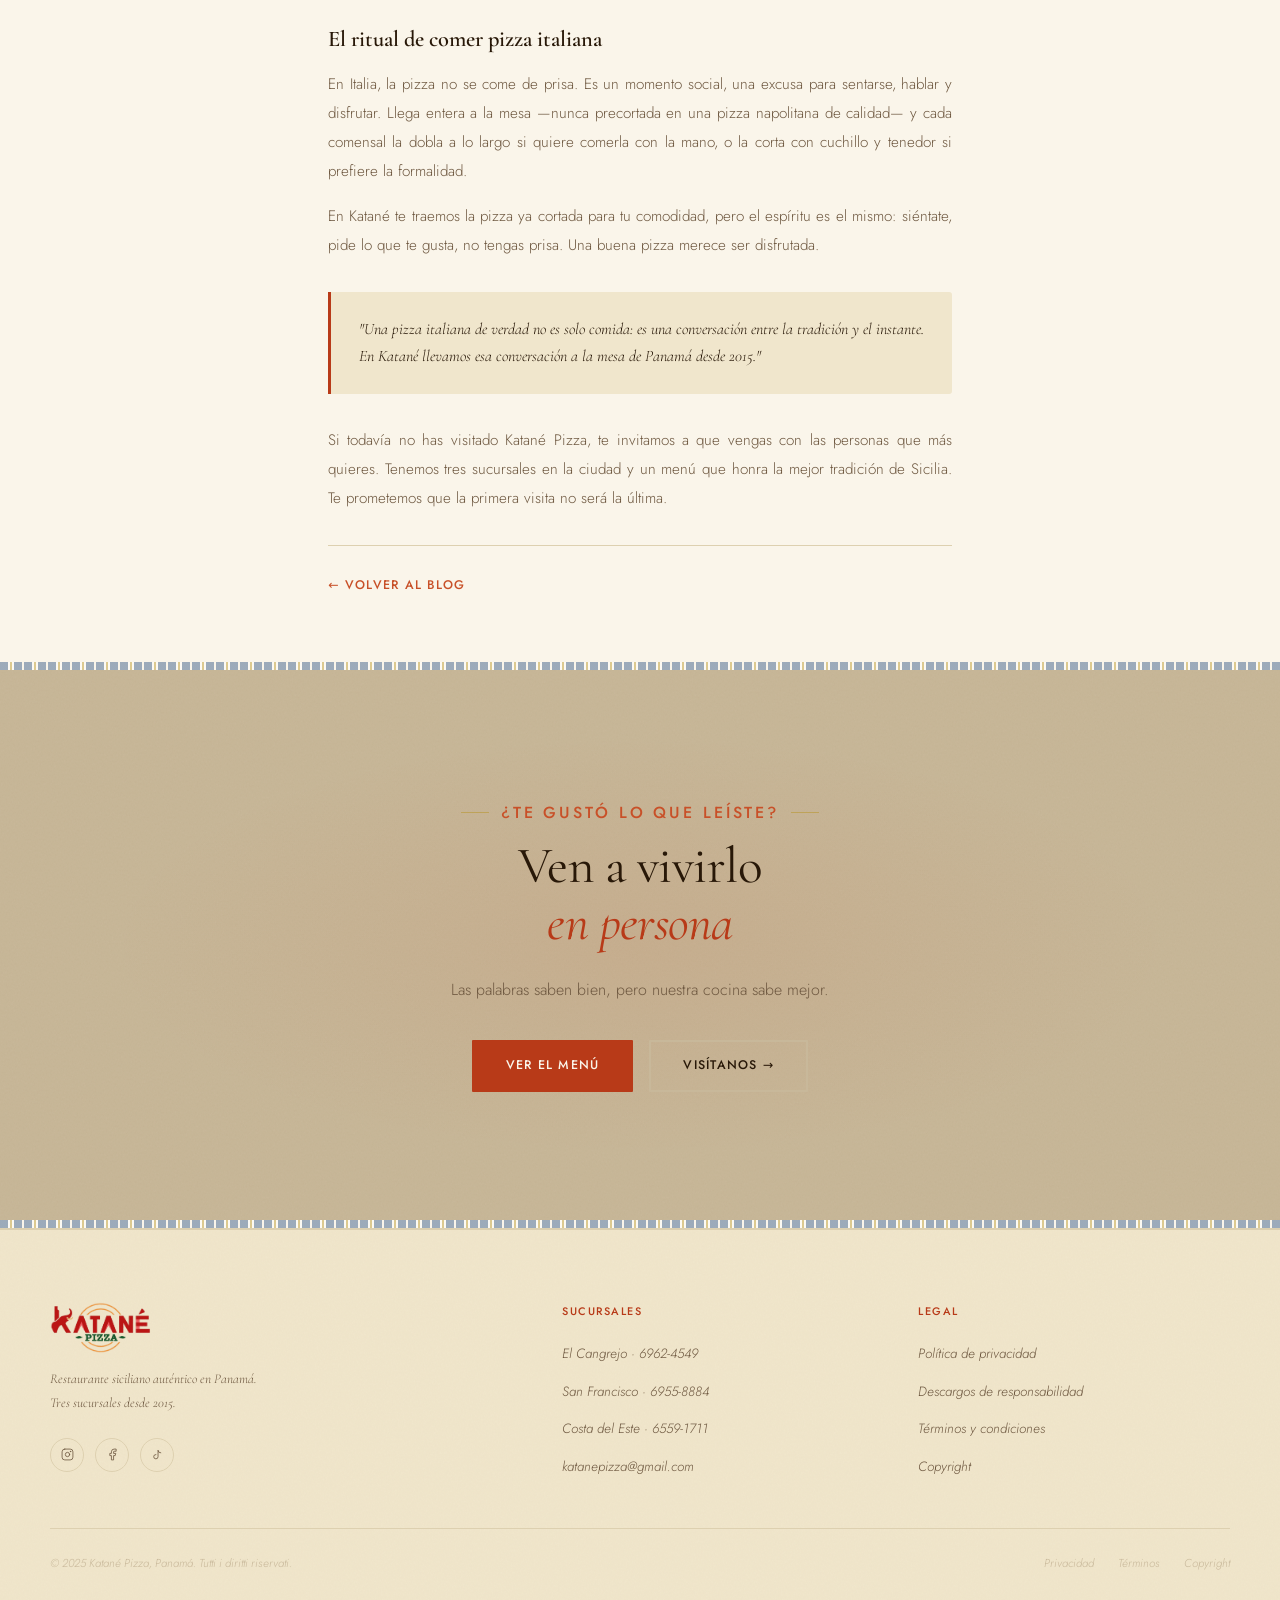
==== commit 4ed534ba: "Rediseño footer a 3 columnas y carrusel móvil swipeable - Footer simplificado a 3 cols (Marca, Sucur" ====
--- a/blog-pizza-italiana.html
+++ b/blog-pizza-italiana.html
@@ -1,4 +1,4 @@
-<!DOCTYPE html>
+﻿<!DOCTYPE html>
 <html lang="es">
 <head>
 <meta charset="UTF-8"/>
@@ -152,35 +152,54 @@
 <div class="franja"></div>
 <footer class="footer">
   <div class="footer-g">
+
+    <!-- MARCA -->
     <div class="footer-m">
       <img class="footer-logo" src="katane_logo.png" alt="Katané Pizza"/>
-      <p class="footer-tagline">Restaurante siciliano auténtico en Panamá. Tres sucursales, una sola tradición desde 2015.</p>
+      <p class="footer-tagline">Restaurante siciliano auténtico en Panamá.<br>Tres sucursales desde 2015.</p>
       <div class="footer-redes">
-        <a href="#" class="rs" aria-label="Instagram"><svg viewBox="0 0 24 24" fill="none" stroke="currentColor" stroke-width="1.5" stroke-linecap="round"><rect x="2" y="2" width="20" height="20" rx="5"/><circle cx="12" cy="12" r="4"/><circle cx="17.5" cy="6.5" r=".5" fill="currentColor"/></svg></a>
-        <a href="#" class="rs" aria-label="Facebook"><svg viewBox="0 0 24 24" fill="none" stroke="currentColor" stroke-width="1.5" stroke-linecap="round"><path d="M18 2h-3a5 5 0 0 0-5 5v3H7v4h3v8h4v-8h3l1-4h-4V7a1 1 0 0 1 1-1h3z"/></svg></a>
-        <a href="#" class="rs" aria-label="TikTok"><svg viewBox="0 0 24 24" fill="none" stroke="currentColor" stroke-width="1.5" stroke-linecap="round"><path d="M9 12a4 4 0 1 0 4 4V4a5 5 0 0 0 5 5"/></svg></a>
+        <a href="https://www.instagram.com/katanepizza" target="_blank" class="rs" aria-label="Instagram">
+          <svg viewBox="0 0 24 24" fill="none" stroke="currentColor" stroke-width="1.5" stroke-linecap="round"><rect x="2" y="2" width="20" height="20" rx="5"/><circle cx="12" cy="12" r="4"/><circle cx="17.5" cy="6.5" r=".5" fill="currentColor"/></svg>
+        </a>
+        <a href="https://www.facebook.com/katanepizza" target="_blank" class="rs" aria-label="Facebook">
+          <svg viewBox="0 0 24 24" fill="none" stroke="currentColor" stroke-width="1.5" stroke-linecap="round"><path d="M18 2h-3a5 5 0 0 0-5 5v3H7v4h3v8h4v-8h3l1-4h-4V7a1 1 0 0 1 1-1h3z"/></svg>
+        </a>
+        <a href="https://www.tiktok.com/@katanepizza" target="_blank" class="rs" aria-label="TikTok">
+          <svg viewBox="0 0 24 24" fill="none" stroke="currentColor" stroke-width="1.5" stroke-linecap="round"><path d="M9 12a4 4 0 1 0 4 4V4a5 5 0 0 0 5 5"/></svg>
+        </a>
       </div>
     </div>
+
+    <!-- CONTACTO -->
     <div class="footer-col">
-      <div class="footer-col-tit">Menú</div>
-      <ul><li><a href="menu.html">Pizzas artesanales</a></li><li><a href="menu.html">Pastas frescas</a></li><li><a href="menu.html">Risottos</a></li><li><a href="menu.html">Postres</a></li></ul>
-    </div>
-    <div class="footer-col">
-      <div class="footer-col-tit">Katané</div>
-      <ul><li><a href="historia.html">Nuestra historia</a></li><li><a href="blog.html">Blog</a></li><li><a href="promociones.html">Promociones</a></li><li><a href="contacto.html">Contacto</a></li></ul>
-    </div>
-    <div class="footer-col">
-      <div class="footer-col-tit">Contacto</div>
-      <ul><li><a href="tel:+50769624549">6962-4549 · El Cangrejo</a></li><li><a href="tel:+50769558884">6955-8884 · San Francisco</a></li><li><a href="tel:+50765591711">6559-1711 · Costa del Este</a></li><li><a href="mailto:katanepizza@gmail.com">katanepizza@gmail.com</a></li></ul>
-    </div>
+      <div class="footer-col-tit">Sucursales</div>
+      <ul>
+        <li><a href="tel:+50769624549">El Cangrejo · 6962-4549</a></li>
+        <li><a href="tel:+50769558884">San Francisco · 6955-8884</a></li>
+        <li><a href="tel:+50765591711">Costa del Este · 6559-1711</a></li>
+        <li><a href="mailto:katanepizza@gmail.com">katanepizza@gmail.com</a></li>
+      </ul>
+    </div>
+
+    <!-- LEGAL -->
     <div class="footer-col">
       <div class="footer-col-tit">Legal</div>
-      <ul><li><a href="privacidad.html">Política de privacidad</a></li><li><a href="descargos.html">Descargos de responsabilidad</a></li><li><a href="terminos.html">Términos y condiciones</a></li><li><a href="copyright.html">Copyright</a></li></ul>
-    </div>
+      <ul>
+        <li><a href="privacidad.html">Política de privacidad</a></li>
+        <li><a href="descargos.html">Descargos de responsabilidad</a></li>
+        <li><a href="terminos.html">Términos y condiciones</a></li>
+        <li><a href="copyright.html">Copyright</a></li>
+      </ul>
+    </div>
+
   </div>
   <div class="footer-bot">
     <p>© 2025 Katané Pizza, Panamá. Tutti i diritti riservati.</p>
-    <div style="display:flex;gap:1.5rem"><a href="privacidad.html">Privacidad</a><a href="terminos.html">Términos</a><a href="copyright.html">Copyright</a></div>
+    <div style="display:flex;gap:1.5rem">
+      <a href="privacidad.html">Privacidad</a>
+      <a href="terminos.html">Términos</a>
+      <a href="copyright.html">Copyright</a>
+    </div>
   </div>
 </footer>
 <script src="katane.js"></script>
--- a/katane.css
+++ b/katane.css
@@ -47,13 +47,21 @@
 /* ── LAYOUT ──────────────────────────────── */
 .w { max-width:var(--w); margin-inline:auto; padding-inline:var(--g); }
 
-/* ── REVEAL ──────────────────────────────── */
-.rv    { opacity:1; }
-.rv.on { opacity:1; }
-.rl    { opacity:1; }
-.rl.on { opacity:1; }
-.rr    { opacity:1; }
-.rr.on { opacity:1; }
+/* ── ANIMACIONES DE ENTRADA ─────────────── */
+.rv, .rl, .rr {
+  opacity:0;
+  transition:opacity .7s var(--ease), transform .7s var(--ease);
+}
+.rv { transform:translateY(28px); }
+.rl { transform:translateX(-28px); }
+.rr { transform:translateX(28px); }
+.rv.on, .rl.on, .rr.on {
+  opacity:1;
+  transform:translate(0);
+}
+.menu-grid .menu-card.rv:nth-child(3n+1) { transition-delay:.05s; }
+.menu-grid .menu-card.rv:nth-child(3n+2) { transition-delay:.10s; }
+.menu-grid .menu-card.rv:nth-child(3n)   { transition-delay:.15s; }
 
 /* ── TIPOGRAFÍA ──────────────────────────── */
 .eyebrow {
@@ -360,7 +368,7 @@
 }
 .footer > * { position:relative; z-index:1; }
 .footer-g {
-  display:grid; grid-template-columns:1.5fr 1fr 1fr 1fr 1fr;
+  display:grid; grid-template-columns:1.5fr 1fr 1fr;
   gap:2.75rem; padding-bottom:3rem;
   border-bottom:1px solid var(--arena-med);
   max-width:var(--w); margin-inline:auto;
@@ -426,3 +434,59 @@
 @media(prefers-reduced-motion:reduce){
   *,*::before,*::after { animation-duration:.01ms!important; transition-duration:.01ms!important; }
 }
+
+@media(max-width:767px){
+
+  /* Historia resumida en index — apilar columnas */
+  #historia .w > div[style*="grid-template-columns"] {
+    grid-template-columns:1fr !important;
+  }
+
+  /* Equipo en historia.html — apilar columnas */
+  #inicio .w > div[style*="grid-template-columns"],
+  #inicio .w > div > div[style*="grid-template-columns"] {
+    grid-template-columns:1fr !important;
+  }
+
+  /* Reseñas Google — una por columna */
+  div[style*="grid-template-columns:repeat(3,1fr)"] {
+    grid-template-columns:1fr !important;
+  }
+
+  /* Sucursales — una por columna */
+  div[style*="grid-template-columns:repeat(3,1fr)"],
+  div[style*="grid-template-columns:repeat(2,1fr)"] {
+    grid-template-columns:1fr !important;
+  }
+
+  /* Texto justificado — quitar en móvil para mejor lectura */
+  .h-p, p[style*="text-align:justify"] {
+    text-align:left !important;
+  }
+
+  /* Nuestro equipo en historia — apilar */
+  div[style*="grid-template-columns:1fr 1fr"] {
+    grid-template-columns:1fr !important;
+  }
+
+  /* CTA sucursales — una por columna */
+  .cto-suc {
+    grid-template-columns:1fr !important;
+  }
+
+  /* Footer grid — apilar */
+  .footer-g {
+    grid-template-columns:1fr !important;
+  }
+
+  /* Valores — wrap en móvil */
+  div[style*="display:flex;flex-wrap:wrap"] {
+    flex-direction:column !important;
+  }
+
+  /* Estadísticas — 2 columnas en móvil */
+  .stats-g {
+    grid-template-columns:1fr 1fr !important;
+  }
+
+}
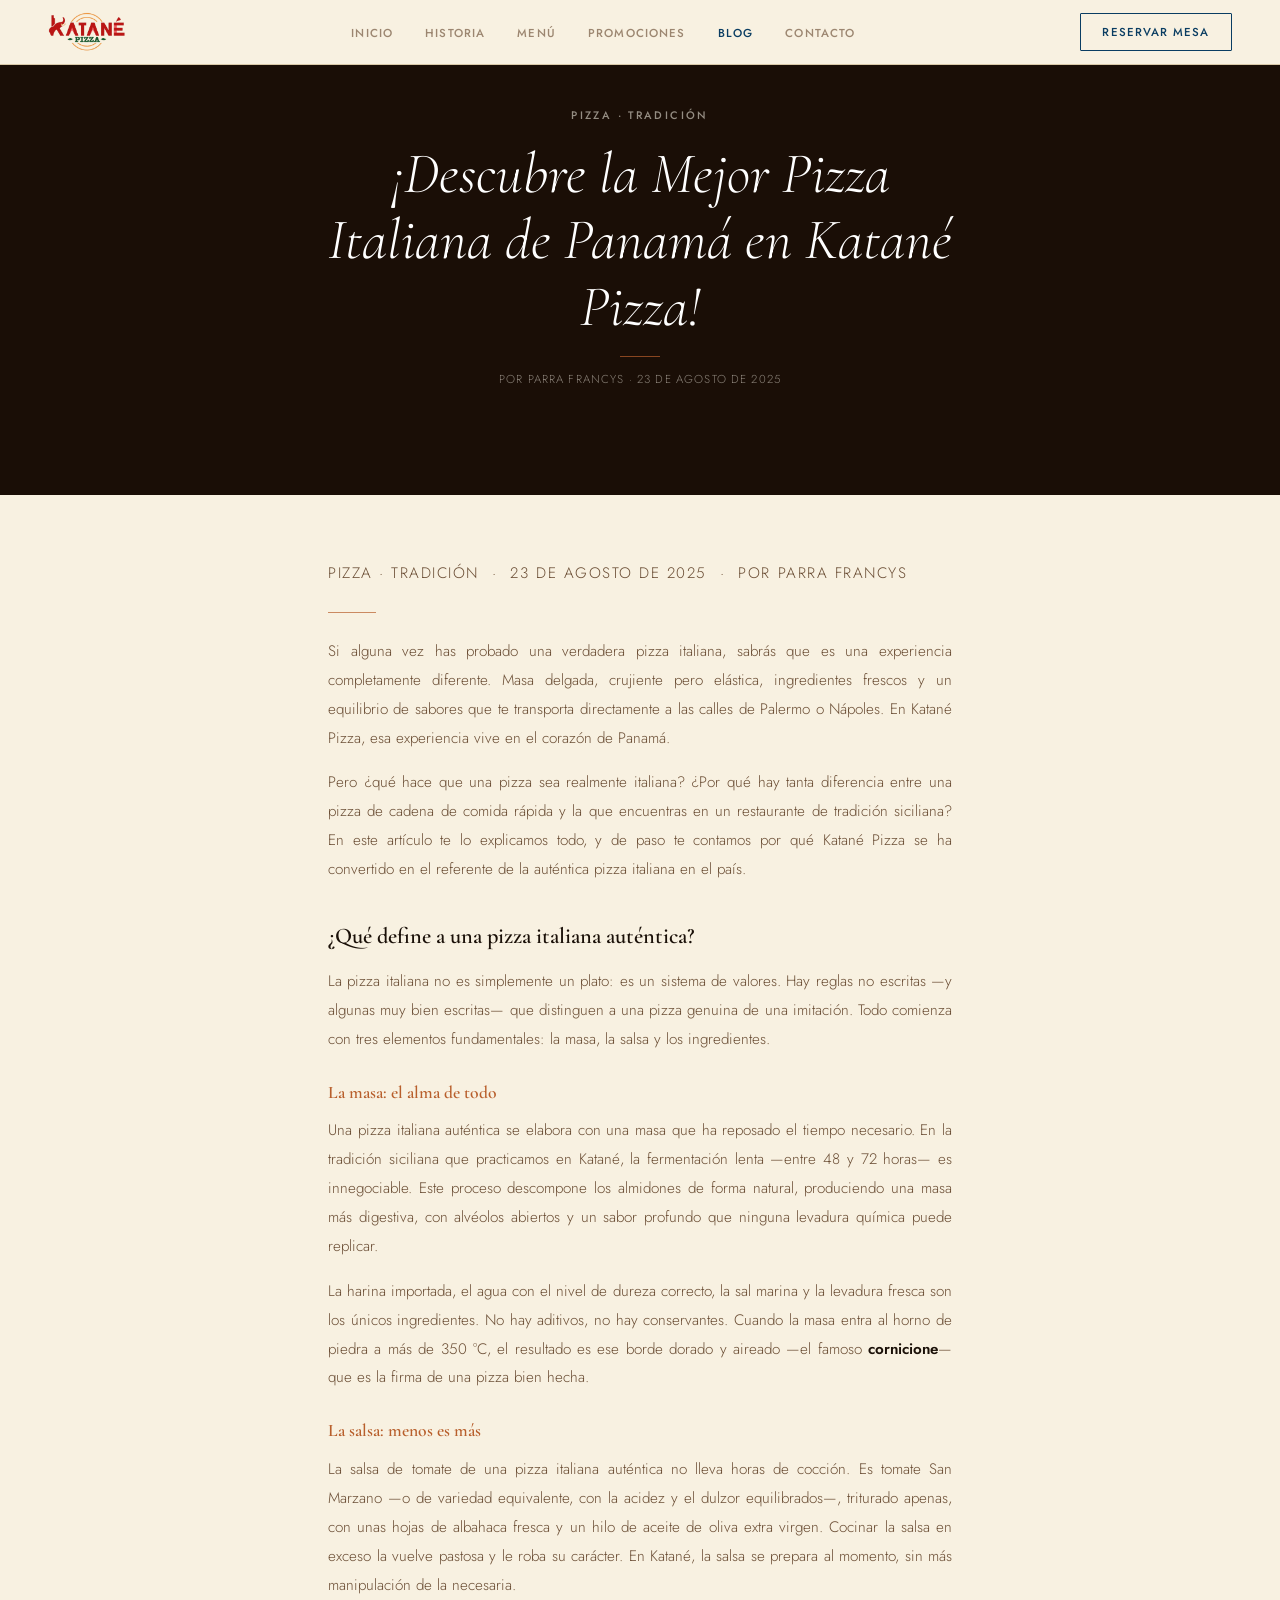
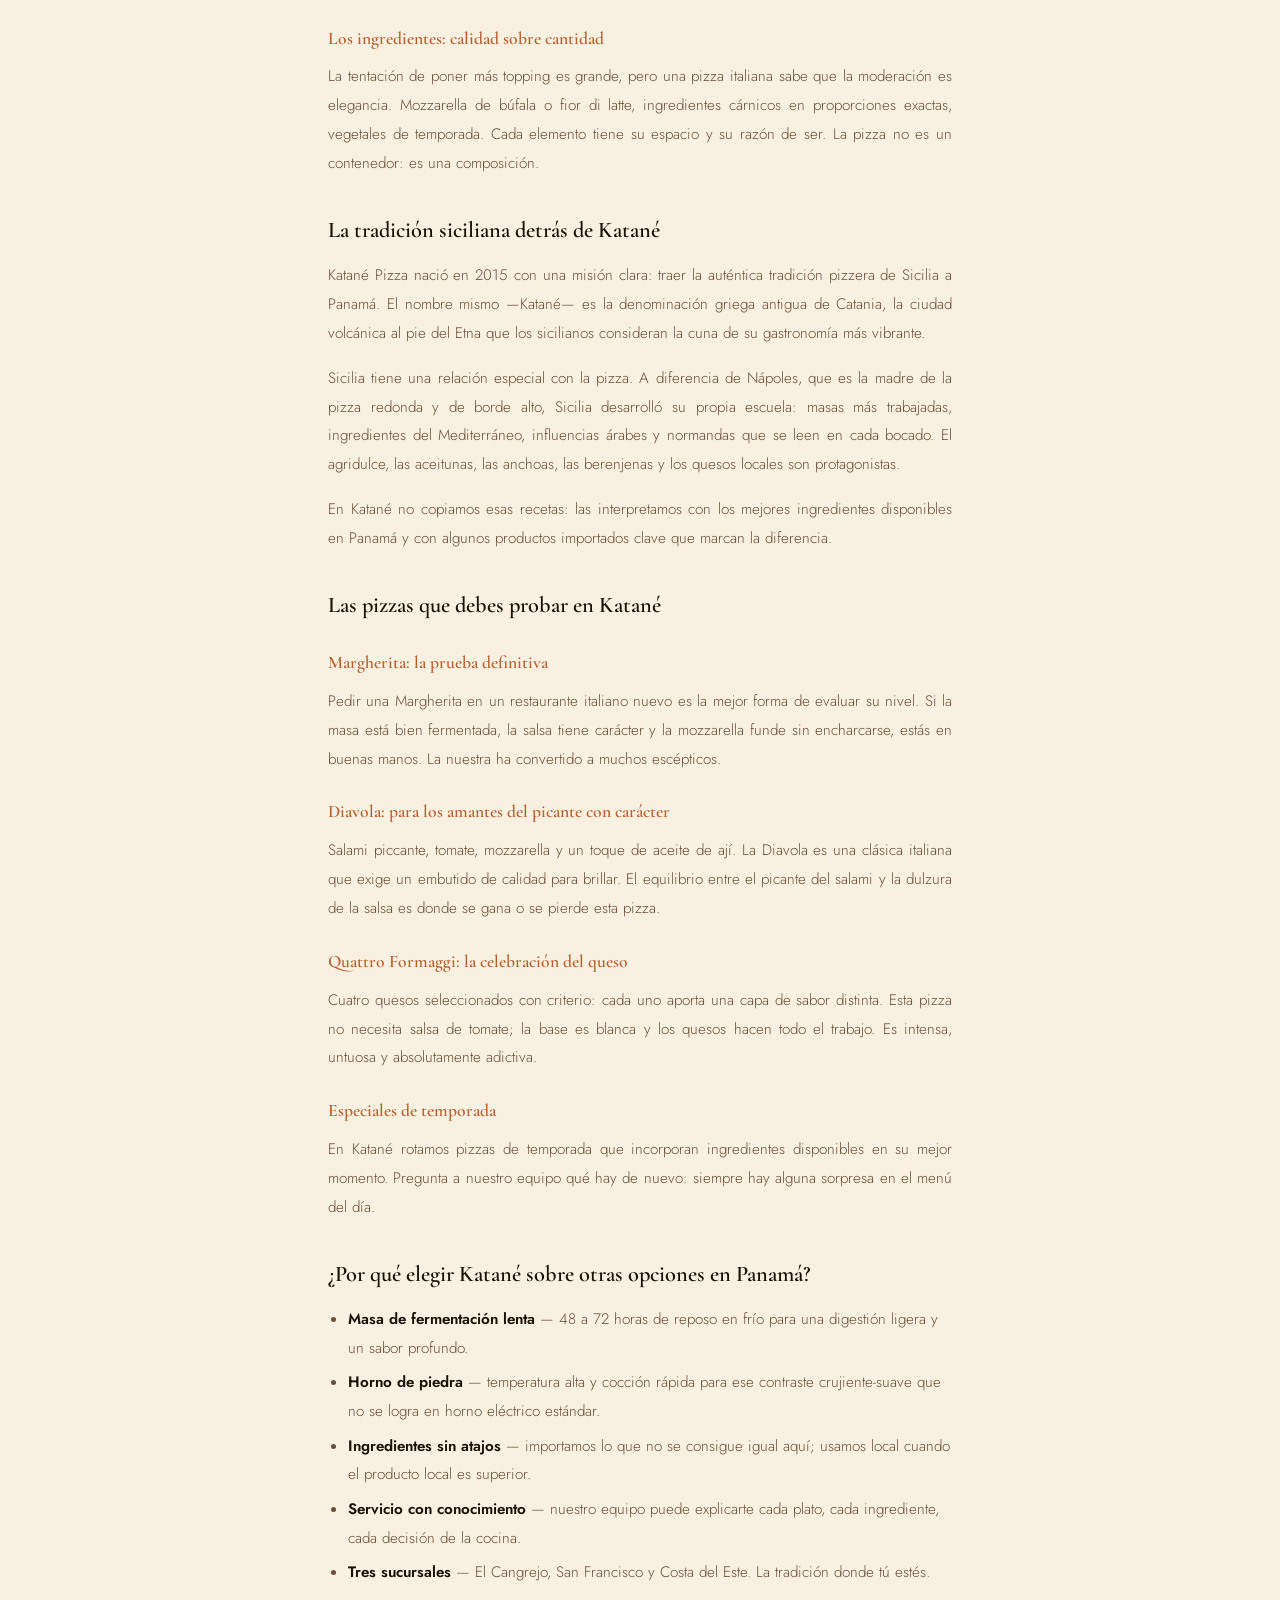
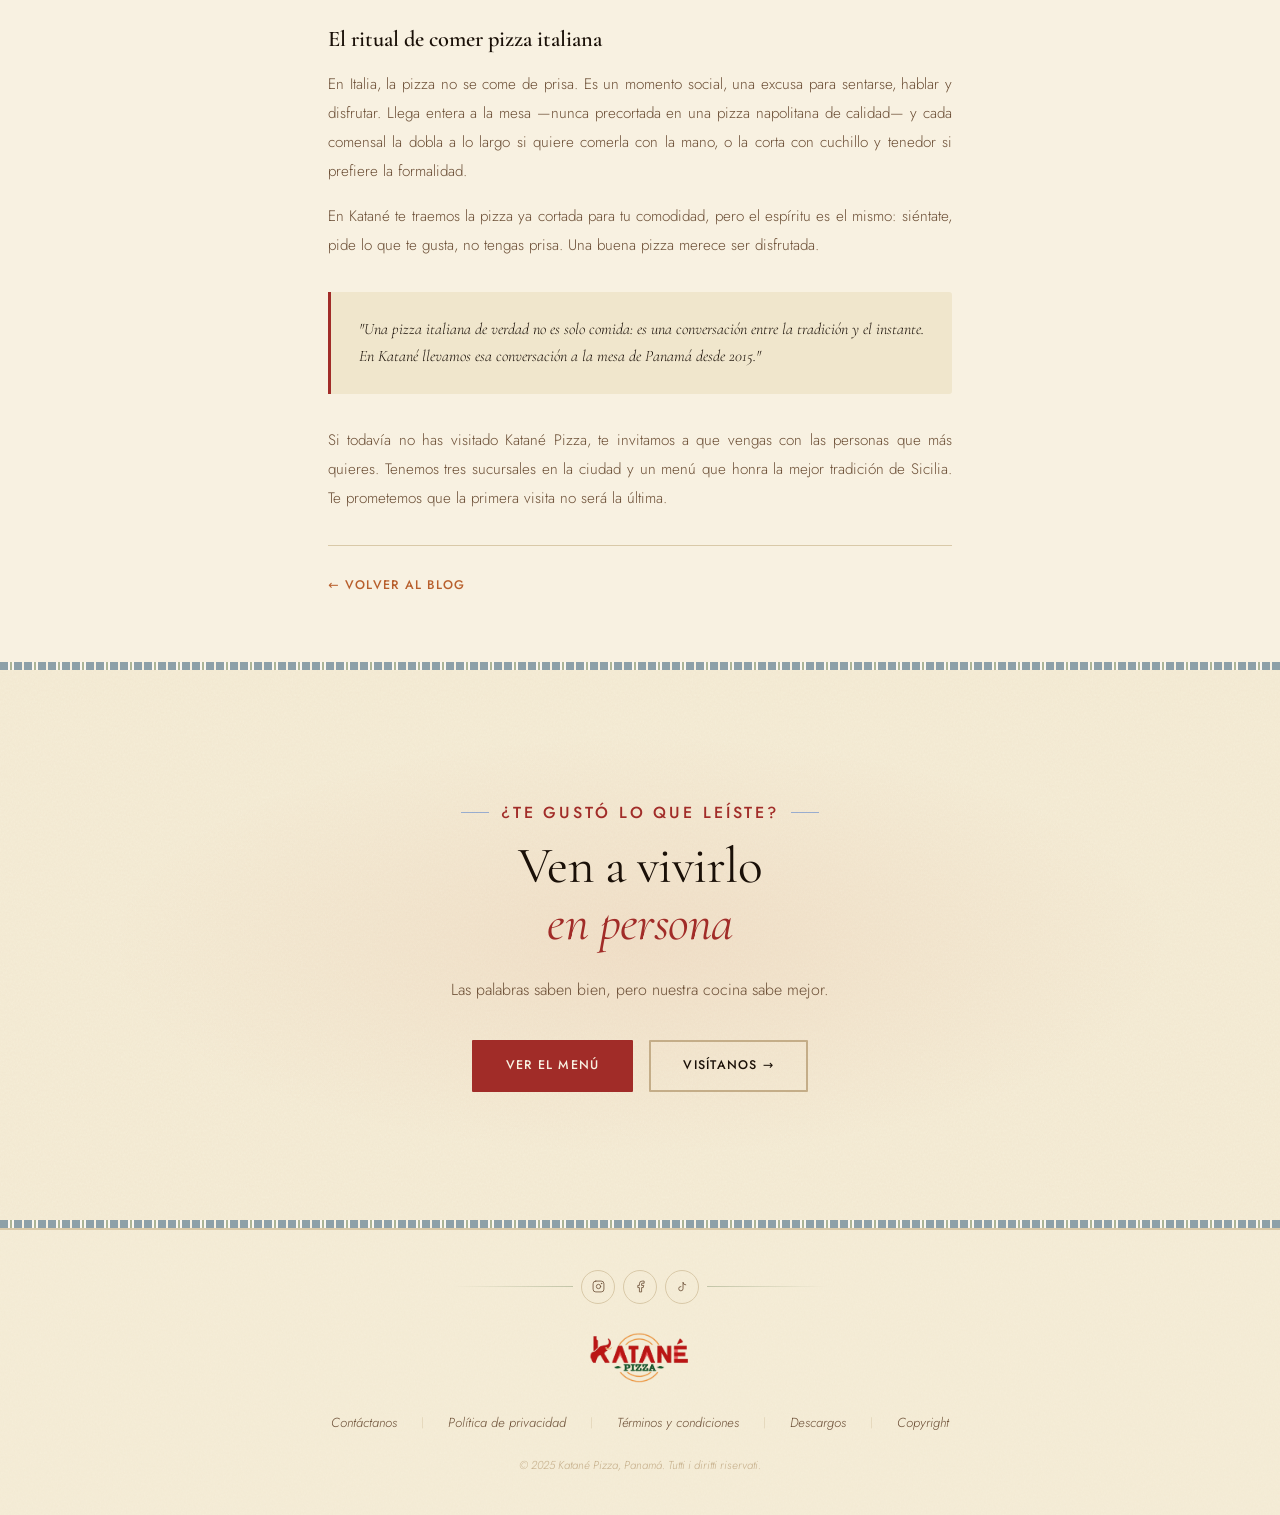
==== commit a31d377a: "Actualización de paleta de colores y detalles UI - Nueva paleta :root con --azul-cob, --bg y colores" ====
--- a/blog-pizza-italiana.html
+++ b/blog-pizza-italiana.html
@@ -150,57 +150,44 @@
   </div>
 </section>
 <div class="franja"></div>
-<footer class="footer">
-  <div class="footer-g">
+<footer class="footer" style="text-align:center;padding:2.5rem var(--g)">
 
-    <!-- MARCA -->
-    <div class="footer-m">
-      <img class="footer-logo" src="katane_logo.png" alt="Katané Pizza"/>
-      <p class="footer-tagline">Restaurante siciliano auténtico en Panamá.<br>Tres sucursales desde 2015.</p>
-      <div class="footer-redes">
-        <a href="https://www.instagram.com/katanepizza" target="_blank" class="rs" aria-label="Instagram">
-          <svg viewBox="0 0 24 24" fill="none" stroke="currentColor" stroke-width="1.5" stroke-linecap="round"><rect x="2" y="2" width="20" height="20" rx="5"/><circle cx="12" cy="12" r="4"/><circle cx="17.5" cy="6.5" r=".5" fill="currentColor"/></svg>
-        </a>
-        <a href="https://www.facebook.com/katanepizza" target="_blank" class="rs" aria-label="Facebook">
-          <svg viewBox="0 0 24 24" fill="none" stroke="currentColor" stroke-width="1.5" stroke-linecap="round"><path d="M18 2h-3a5 5 0 0 0-5 5v3H7v4h3v8h4v-8h3l1-4h-4V7a1 1 0 0 1 1-1h3z"/></svg>
-        </a>
-        <a href="https://www.tiktok.com/@katanepizza" target="_blank" class="rs" aria-label="TikTok">
-          <svg viewBox="0 0 24 24" fill="none" stroke="currentColor" stroke-width="1.5" stroke-linecap="round"><path d="M9 12a4 4 0 1 0 4 4V4a5 5 0 0 0 5 5"/></svg>
-        </a>
-      </div>
-    </div>
+  <!-- Redes sociales -->
+  <div style="display:flex;align-items:center;justify-content:center;gap:.5rem;margin-bottom:1.75rem">
+    <div style="flex:1;max-width:120px;height:1px;background:linear-gradient(90deg,transparent,var(--oliva));opacity:.3"></div>
+    <a href="https://www.instagram.com/katanepizza" target="_blank" class="rs" aria-label="Instagram">
+      <svg viewBox="0 0 24 24" fill="none" stroke="currentColor" stroke-width="1.5" stroke-linecap="round"><rect x="2" y="2" width="20" height="20" rx="5"/><circle cx="12" cy="12" r="4"/><circle cx="17.5" cy="6.5" r=".5" fill="currentColor"/></svg>
+    </a>
+    <a href="https://www.facebook.com/katanepizza" target="_blank" class="rs" aria-label="Facebook">
+      <svg viewBox="0 0 24 24" fill="none" stroke="currentColor" stroke-width="1.5" stroke-linecap="round"><path d="M18 2h-3a5 5 0 0 0-5 5v3H7v4h3v8h4v-8h3l1-4h-4V7a1 1 0 0 1 1-1h3z"/></svg>
+    </a>
+    <a href="https://www.tiktok.com/@katanepizza" target="_blank" class="rs" aria-label="TikTok">
+      <svg viewBox="0 0 24 24" fill="none" stroke="currentColor" stroke-width="1.5" stroke-linecap="round"><path d="M9 12a4 4 0 1 0 4 4V4a5 5 0 0 0 5 5"/></svg>
+    </a>
+    <div style="flex:1;max-width:120px;height:1px;background:linear-gradient(90deg,var(--oliva),transparent);opacity:.3"></div>
+  </div>
 
-    <!-- CONTACTO -->
-    <div class="footer-col">
-      <div class="footer-col-tit">Sucursales</div>
-      <ul>
-        <li><a href="tel:+50769624549">El Cangrejo · 6962-4549</a></li>
-        <li><a href="tel:+50769558884">San Francisco · 6955-8884</a></li>
-        <li><a href="tel:+50765591711">Costa del Este · 6559-1711</a></li>
-        <li><a href="mailto:katanepizza@gmail.com">katanepizza@gmail.com</a></li>
-      </ul>
-    </div>
+  <!-- Logo -->
+  <div style="margin-bottom:1.75rem">
+    <img src="katane_logo.png" alt="Katané Pizza" style="height:52px;width:auto;mix-blend-mode:multiply;margin-inline:auto"/>
+  </div>
 
-    <!-- LEGAL -->
-    <div class="footer-col">
-      <div class="footer-col-tit">Legal</div>
-      <ul>
-        <li><a href="privacidad.html">Política de privacidad</a></li>
-        <li><a href="descargos.html">Descargos de responsabilidad</a></li>
-        <li><a href="terminos.html">Términos y condiciones</a></li>
-        <li><a href="copyright.html">Copyright</a></li>
-      </ul>
-    </div>
+  <!-- Links inferiores -->
+  <div style="display:flex;align-items:center;justify-content:center;flex-wrap:wrap;gap:.5rem 1.5rem;margin-bottom:1.25rem">
+    <a href="contacto.html" style="font-size:.82rem;color:var(--warm);font-style:italic;transition:color .25s">Contáctanos</a>
+    <span style="color:var(--arena-med);font-size:.7rem">|</span>
+    <a href="privacidad.html" style="font-size:.82rem;color:var(--warm);font-style:italic;transition:color .25s">Política de privacidad</a>
+    <span style="color:var(--arena-med);font-size:.7rem">|</span>
+    <a href="terminos.html" style="font-size:.82rem;color:var(--warm);font-style:italic;transition:color .25s">Términos y condiciones</a>
+    <span style="color:var(--arena-med);font-size:.7rem">|</span>
+    <a href="descargos.html" style="font-size:.82rem;color:var(--warm);font-style:italic;transition:color .25s">Descargos</a>
+    <span style="color:var(--arena-med);font-size:.7rem">|</span>
+    <a href="copyright.html" style="font-size:.82rem;color:var(--warm);font-style:italic;transition:color .25s">Copyright</a>
+  </div>
 
-  </div>
-  <div class="footer-bot">
-    <p>© 2025 Katané Pizza, Panamá. Tutti i diritti riservati.</p>
-    <div style="display:flex;gap:1.5rem">
-      <a href="privacidad.html">Privacidad</a>
-      <a href="terminos.html">Términos</a>
-      <a href="copyright.html">Copyright</a>
-    </div>
-  </div>
+  <!-- Copyright -->
+  <p style="font-size:.72rem;color:var(--piedra);font-style:italic">© 2025 Katané Pizza, Panamá. Tutti i diritti riservati.</p>
+
 </footer>
 <script src="katane.js"></script>
 </body>
--- a/katane.css
+++ b/katane.css
@@ -6,20 +6,25 @@
 
 /* ── TOKENS ─────────────────────────────── */
 :root {
-  --crema:     #FAF5EA;
+  /* Paleta Katané — Sicilian Warmth */
+  --crema:     #F8F1E1;
   --arena:     #F0E6CC;
-  --arena-med: #DDD0B0;
-  --piedra:    #C8B89A;
-  --rojo:      #B83A18;
-  --rojo-osc:  #8C2010;
-  --terracota: #C85028;
-  --limon:     #B89420;
-  --oliva:     #4E6438;
-  --oliva-clr: #7A8E5C;
-  --warm:      #6E5840;
-  --tinta:     #281808;
-  --noche:     #180C04;
-  --azul:      #2A5080;
+  --arena-med: #D9C9A8;
+  --piedra:    #C4AD88;
+  --rojo:      #A12C28;
+  --rojo-osc:  #7A1A18;
+  --terracota: #B85F2C;
+  --limon:     #B85F2C;
+  --oliva:     #4D6A3B;
+  --oliva-clr: #4D6A3B;
+  --warm:      #6B4E35;
+  --tinta:     #1A1008;
+  --noche:     #0A0804;
+  --azul:      #0A3D62;
+  --azul-cob:  #1255CC;
+
+  /* Fondo único del body */
+  --bg: #F8F1E1;
 
   --ff-d: 'Cormorant Garamond', Georgia, serif;
   --ff-b: 'Jost', system-ui, sans-serif;
@@ -31,6 +36,8 @@
   --ease:   cubic-bezier(.25,.46,.45,.94);
   --shadow: 0 4px 28px rgba(40,24,8,.10);
 }
+
+body { background:var(--bg); }
 
 /* ── RESET ───────────────────────────────── */
 *,*::before,*::after { box-sizing:border-box; margin:0; padding:0; }
@@ -66,12 +73,12 @@
 /* ── TIPOGRAFÍA ──────────────────────────── */
 .eyebrow {
   font-family:var(--ff-b); font-size:.7rem; font-weight:500;
-  letter-spacing:.18em; text-transform:uppercase; color:var(--terracota);
+  letter-spacing:.18em; text-transform:uppercase; color:var(--rojo);
   display:flex; align-items:center; gap:.75rem; margin-bottom:.65rem;
 }
 .eyebrow::before,.eyebrow::after {
   content:''; display:inline-block; width:1.75rem; height:1px;
-  background:var(--limon); opacity:.7;
+  background:var(--azul-cob); opacity:.4;
 }
 .h2 {
   font-family:var(--ff-d); font-size:clamp(2rem,4vw,3.6rem);
@@ -128,7 +135,7 @@
   height:8px;
   background:repeating-linear-gradient(
     90deg, var(--azul) 0, var(--azul) 8px,
-    #fff 8px, #fff 10px, var(--limon) 10px, var(--limon) 12px,
+    #fff 8px, #fff 10px, var(--oliva) 10px, var(--oliva) 12px,
     #fff 12px, #fff 14px, var(--azul) 14px, var(--azul) 22px,
     var(--crema) 22px, var(--crema) 24px
   );
@@ -190,7 +197,7 @@
   padding:0;
 }
 .nav-interna .nav-links a { color:var(--warm); }
-.nav-interna .nav-cta { color:var(--terracota); border-color:var(--terracota); }
+.nav-interna .nav-cta { color:var(--azul); border-color:var(--azul); }
 .nav-interna .hamb span { background:var(--warm); }
 
 .nav-links { display:flex; gap:2rem; list-style:none; }
@@ -198,13 +205,13 @@
   font-size:.72rem; font-weight:500; letter-spacing:.1em; text-transform:uppercase;
   color:var(--warm); opacity:.65; transition:opacity .25s,color .25s;
 }
-.nav-links a:hover, .nav-links a.activo { opacity:1; color:var(--terracota); }
+.nav-links a:hover, .nav-links a.activo { opacity:1; color:var(--azul); }
 .nav-cta {
   font-size:.72rem; font-weight:500; letter-spacing:.1em; text-transform:uppercase;
-  padding:.5rem 1.35rem; border:1.5px solid var(--terracota);
-  color:var(--terracota); border-radius:1px; transition:background .25s,color .25s;
-}
-.nav-cta:hover { background:var(--terracota); color:var(--crema); }
+  padding:.5rem 1.35rem; border:1.5px solid var(--azul);
+  color:var(--azul); border-radius:1px; transition:background .25s,color .25s;
+}
+.nav-cta:hover { background:var(--azul); color:var(--crema); }
 .hamb { display:none; flex-direction:column; gap:5px; }
 .hamb span { display:block; width:24px; height:1.5px; background:var(--warm); border-radius:1px; transition:transform .3s,opacity .25s; }
 .hamb.open span:nth-child(1) { transform:translateY(6.5px) rotate(45deg); }
@@ -265,7 +272,7 @@
 
 /* ── STATS ───────────────────────────────── */
 .stats {
-  background:var(--azul); padding:3.25rem 0; position:relative; overflow:hidden;
+  background:#0A3D62; padding:3.25rem 0; position:relative; overflow:hidden;
   border-top:3px solid var(--limon); border-bottom:3px solid var(--limon);
 }
 .stats::before {
@@ -284,7 +291,7 @@
 .suc-hdr { margin-bottom:clamp(2rem,4.5vw,3.5rem); }
 .suc-g { display:grid; grid-template-columns:repeat(3,1fr); gap:1.75rem; }
 .suc-card {
-  background:var(--arena); border:1px solid var(--arena-med);
+  background:rgba(240,230,204,.45); border:1px solid var(--arena-med);
   border-radius:3px; overflow:hidden; position:relative;
 }
 .suc-card:hover { box-shadow:var(--shadow); transform:translateY(-4px); }
@@ -319,7 +326,7 @@
 /* ── CONTACTO CTA ────────────────────────── */
 .cto {
   padding:var(--pad) 0;
-  background:var(--piedra);
+  background:rgba(240,230,204,.45);
   text-align:center; position:relative; overflow:hidden;
 }
 /* Textura papel artesanal */
@@ -336,8 +343,8 @@
 }
 .cto-wm { position:absolute; top:50%; left:50%; transform:translate(-50%,-50%); width:min(35vw,320px); pointer-events:none; z-index:1; opacity:.04; mix-blend-mode:multiply; }
 .cto-int { position:relative; z-index:2; max-width:580px; margin-inline:auto; }
-.cto-int .eyebrow { justify-content:center; color:var(--terracota); }
-.cto-int .eyebrow::before,.cto-int .eyebrow::after { background:var(--limon); opacity:.5; }
+.cto-int .eyebrow { justify-content:center; color:var(--rojo); }
+.cto-int .eyebrow::before,.cto-int .eyebrow::after { background:var(--azul-cob); opacity:.4; }
 .cto-int .h2 { color:var(--tinta); margin-bottom:1.4rem; }
 .cto-int .h2 em { color:var(--rojo); }
 .cto-int p { color:var(--warm); font-size:1rem; line-height:1.85; }
@@ -355,7 +362,7 @@
 .cto-suc-item a:hover { color:var(--rojo); }
 /* ── FOOTER ──────────────────────────────── */
 .footer {
-  background:var(--arena);
+  background:rgba(240,230,204,.45);
   padding:4.5rem var(--g) 2.25rem;
   border-top:2px solid var(--arena-med);
   position:relative;
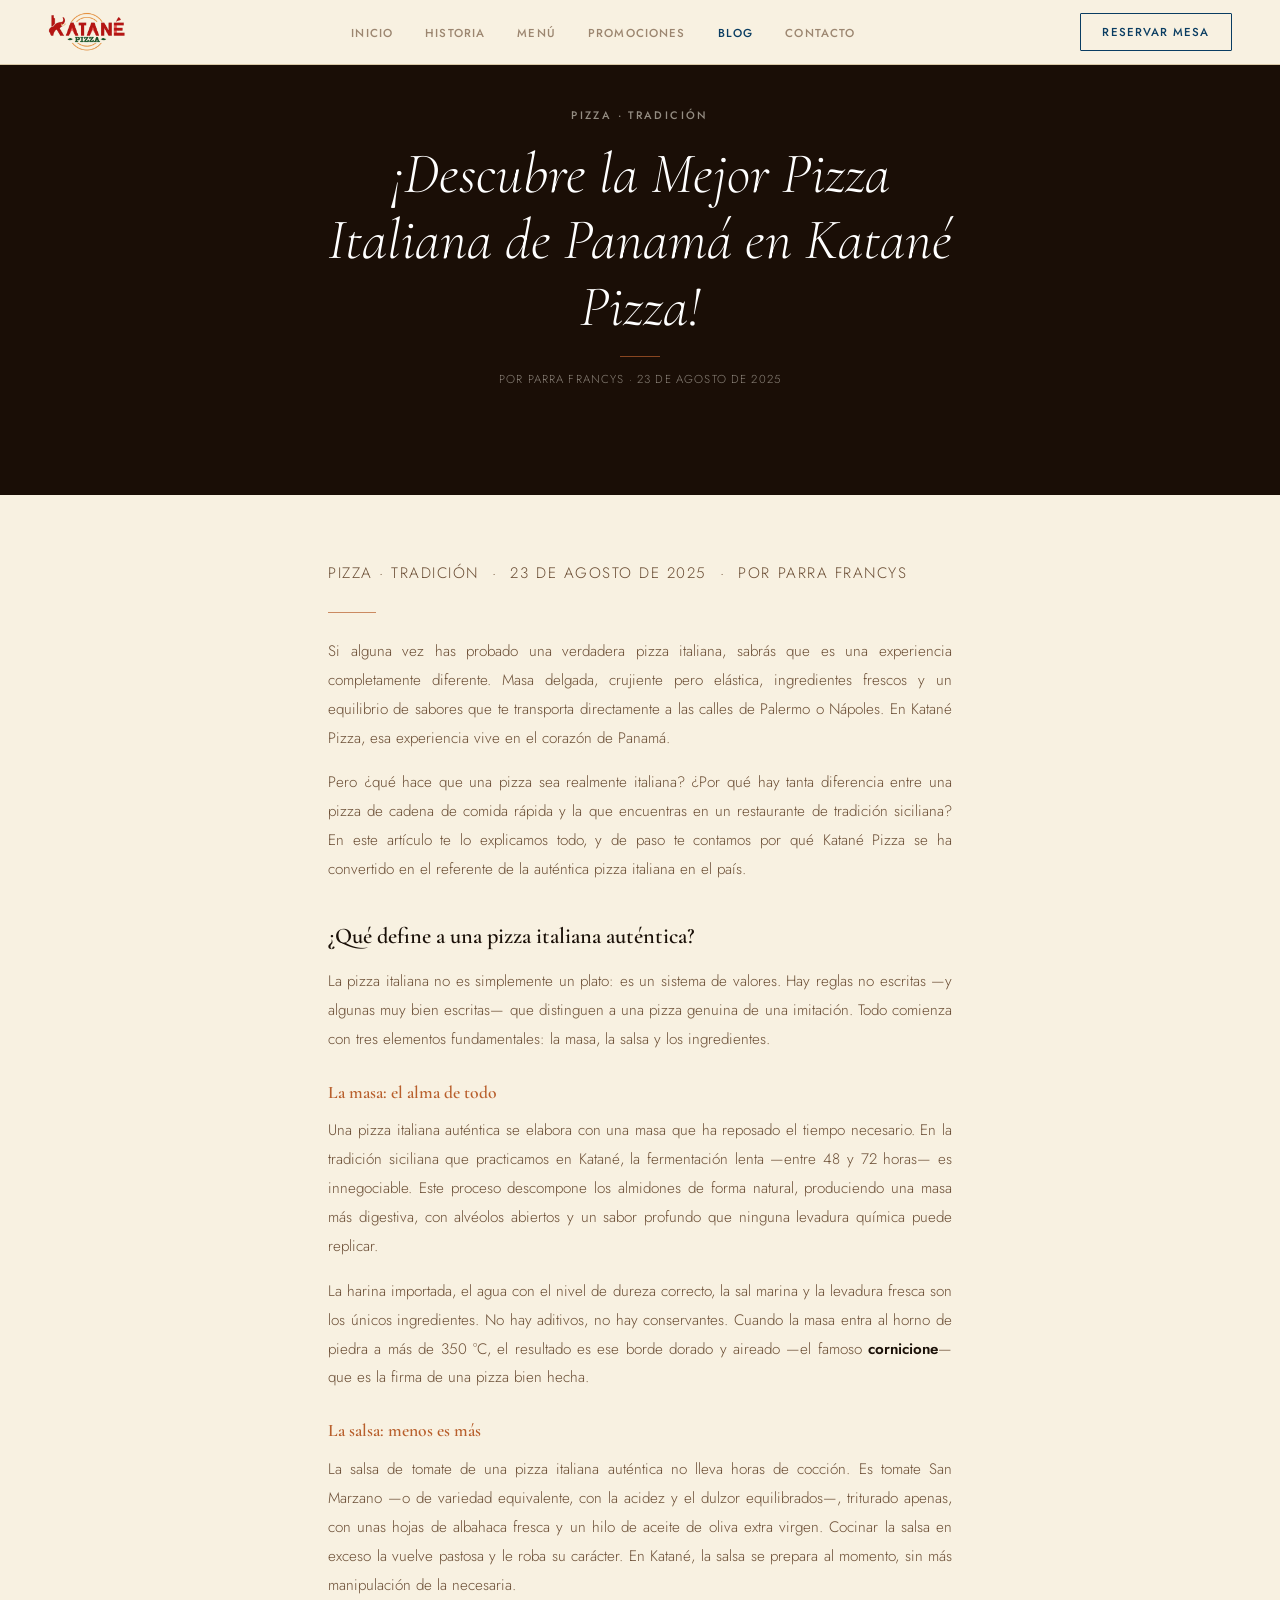
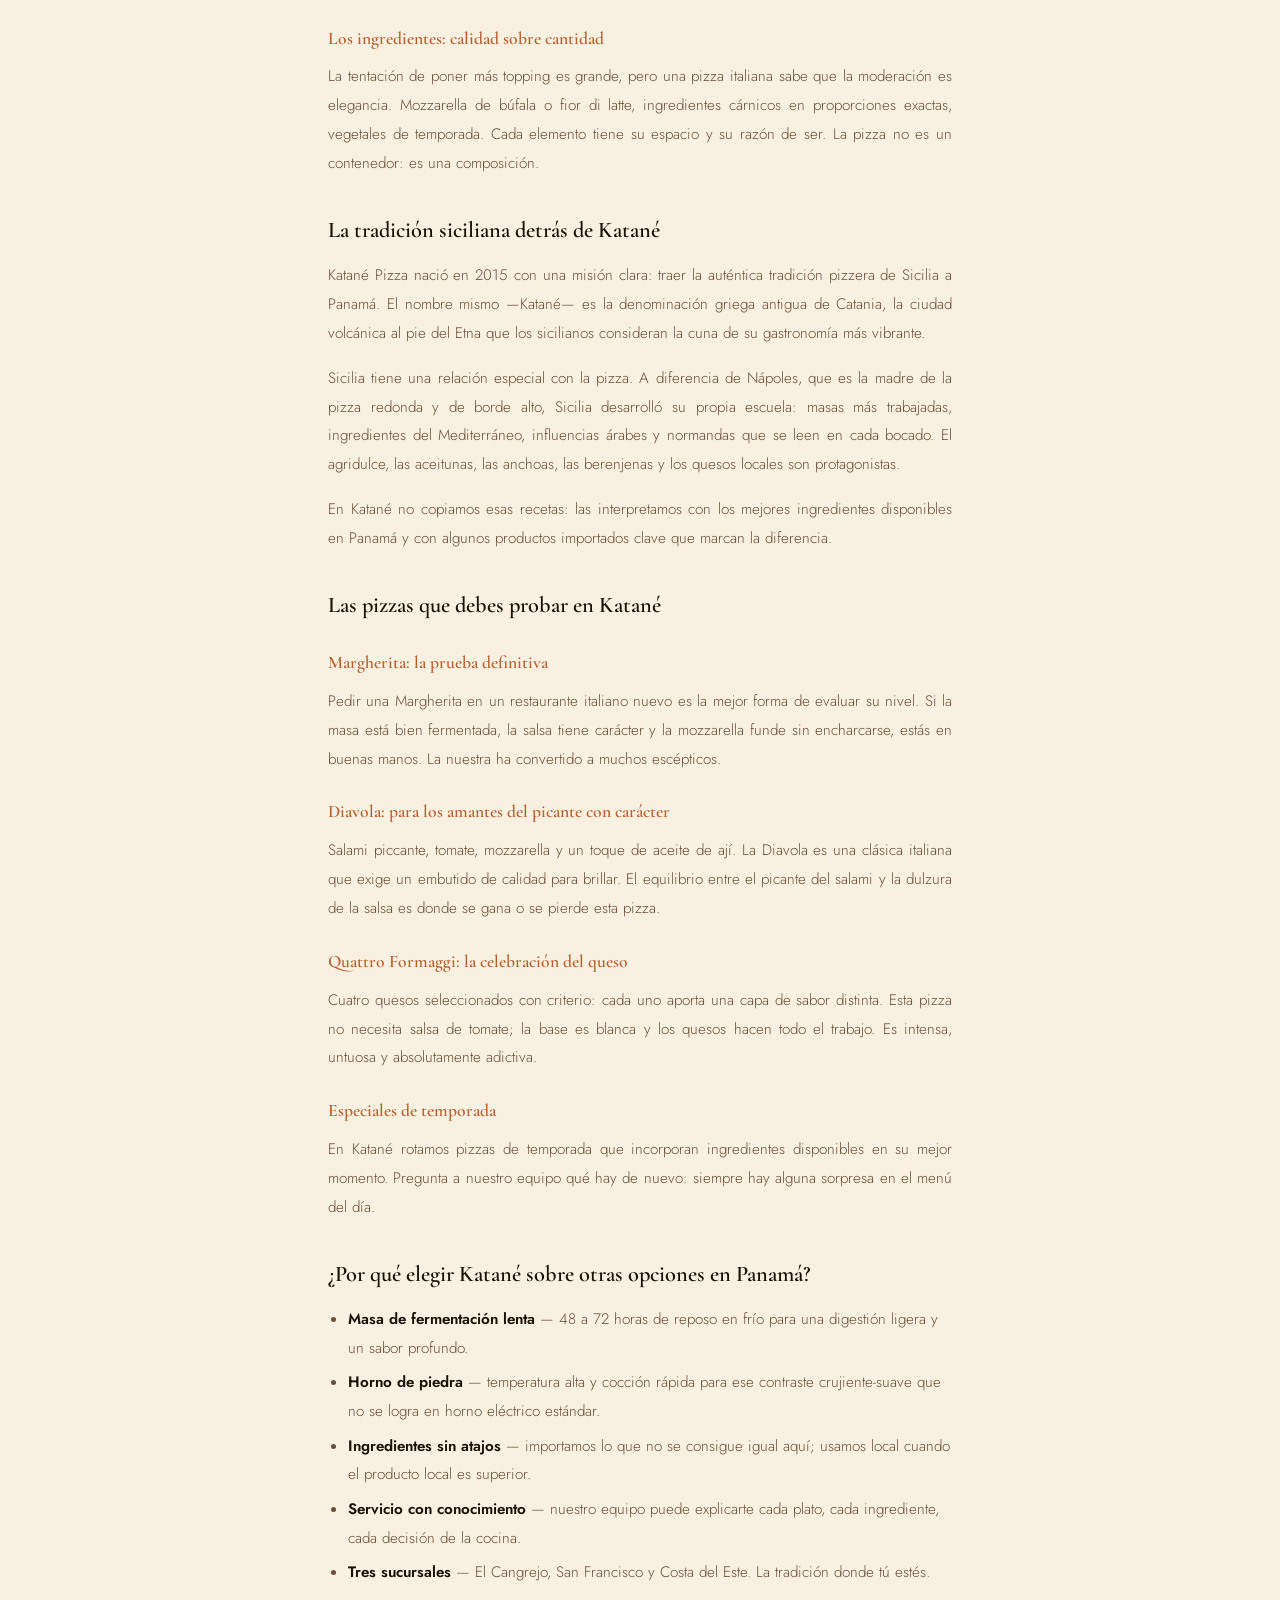
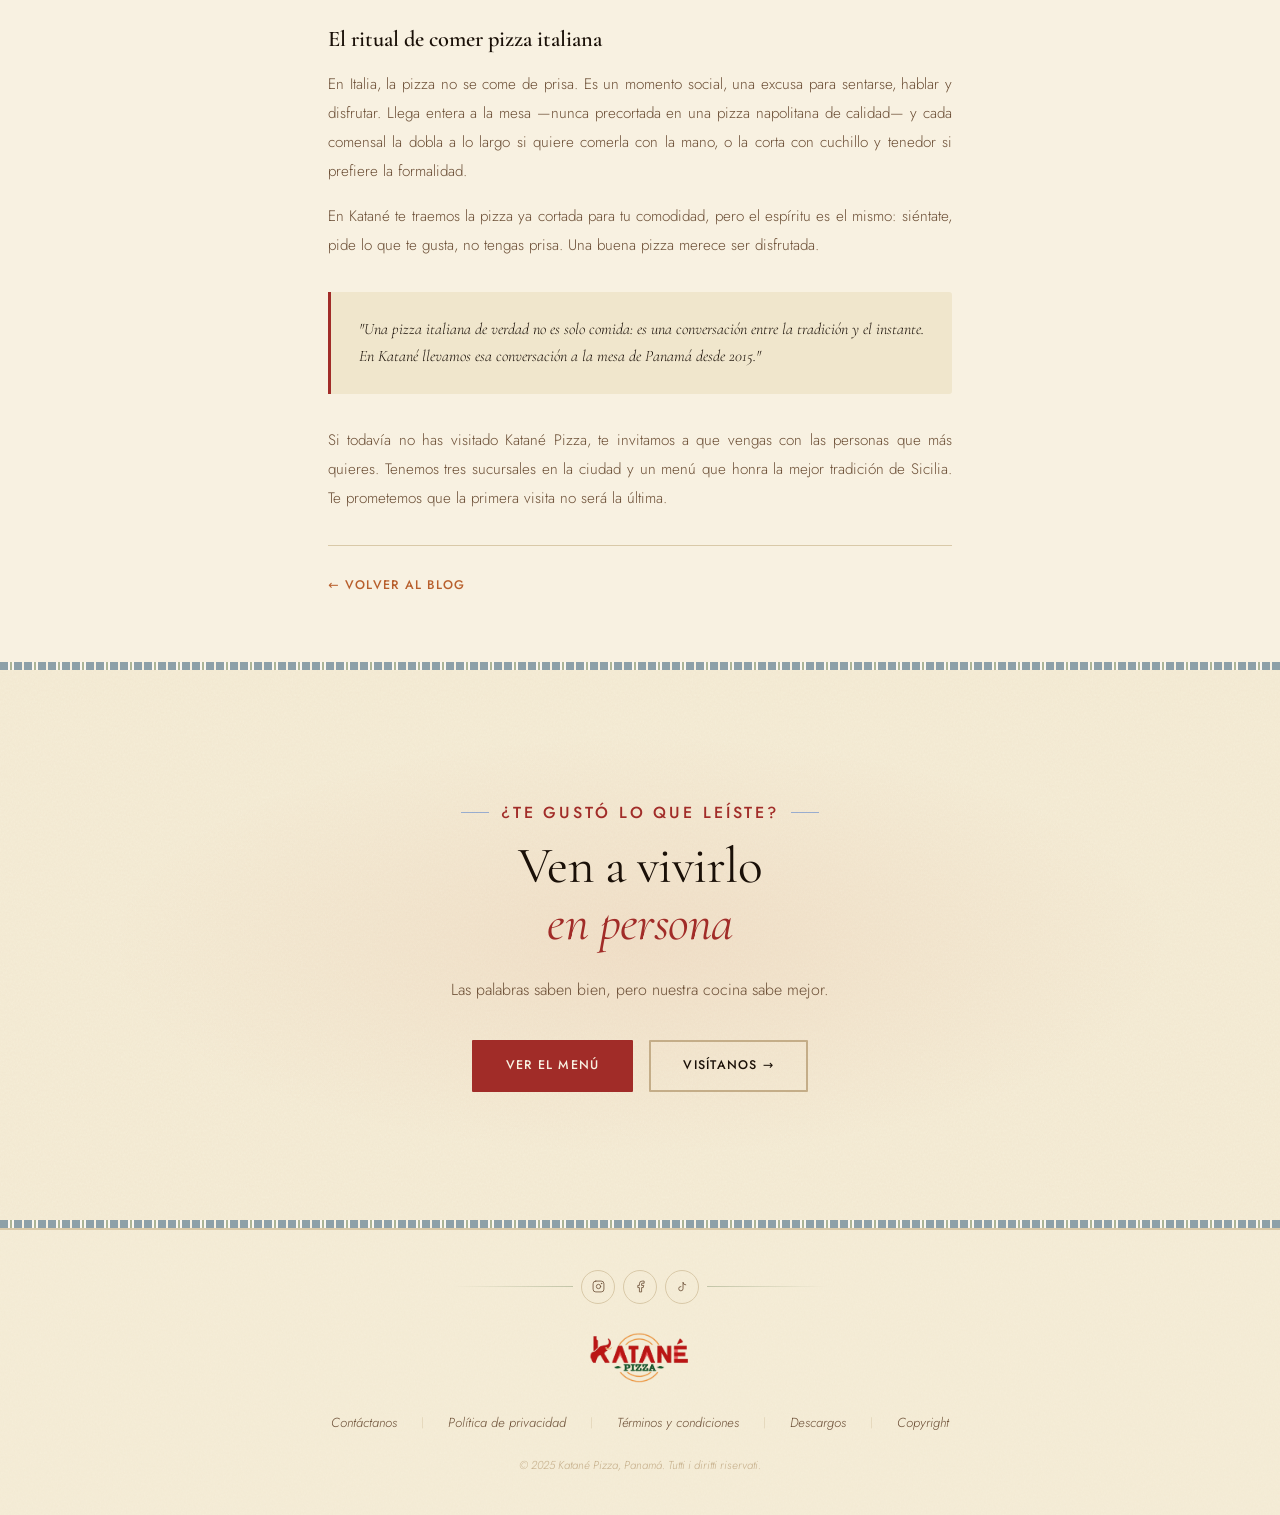
==== commit 6727f3e3: "Rediseño completo del menú + ajustes de paleta, footer y UI - menu.html: nueva estructura de 3 nivel" ====
--- a/blog-pizza-italiana.html
+++ b/blog-pizza-italiana.html
@@ -155,13 +155,13 @@
   <!-- Redes sociales -->
   <div style="display:flex;align-items:center;justify-content:center;gap:.5rem;margin-bottom:1.75rem">
     <div style="flex:1;max-width:120px;height:1px;background:linear-gradient(90deg,transparent,var(--oliva));opacity:.3"></div>
-    <a href="https://www.instagram.com/katanepizza" target="_blank" class="rs" aria-label="Instagram">
+    <a href="https://www.instagram.com/katanepizzapty/?igsh=OW45bTJsem5mYjI1#" target="_blank" class="rs" aria-label="Instagram">
       <svg viewBox="0 0 24 24" fill="none" stroke="currentColor" stroke-width="1.5" stroke-linecap="round"><rect x="2" y="2" width="20" height="20" rx="5"/><circle cx="12" cy="12" r="4"/><circle cx="17.5" cy="6.5" r=".5" fill="currentColor"/></svg>
     </a>
-    <a href="https://www.facebook.com/katanepizza" target="_blank" class="rs" aria-label="Facebook">
+    <a href="https://www.facebook.com/share/1NUgrXsh8u/" target="_blank" class="rs" aria-label="Facebook">
       <svg viewBox="0 0 24 24" fill="none" stroke="currentColor" stroke-width="1.5" stroke-linecap="round"><path d="M18 2h-3a5 5 0 0 0-5 5v3H7v4h3v8h4v-8h3l1-4h-4V7a1 1 0 0 1 1-1h3z"/></svg>
     </a>
-    <a href="https://www.tiktok.com/@katanepizza" target="_blank" class="rs" aria-label="TikTok">
+    <a href="https://www.tiktok.com/@katanepizzapanama?_r=1&_d=ebe4566h4g21e1&sec_uid=MS4wLjABAAAAJFqLadec6BEqzHCeApnFyxJb4QWZkoRpzAduci1-OoASdecs2WnV0ZfeYwrtkRE3&share_author_id=6848393219497526278&sharer_language=es&source=h5_m&u_code=db26i72e6g5fdj&timestamp=1755752537&user_id=6795720730359530501&sec_user_id=MS4wLjABAAAAXxycx6LyeUWZlk2QsUrBizjBpqruUMTOzHI55eSY5ZHoNQpmUFMm6Hf5kimnsxRc&item_author_type=2&utm_source=whatsapp&utm_campaign=client_share&utm_medium=android&share_iid=7537588654521763589&share_link_id=003f589d-e86c-48cb-b1d5-07d1253aa736&share_app_id=1233&ugbiz_name=ACCOUNT&ug_btm=b6880%2Cb5836&social_share_type=5&enable_checksum=1" target="_blank" class="rs" aria-label="TikTok">
       <svg viewBox="0 0 24 24" fill="none" stroke="currentColor" stroke-width="1.5" stroke-linecap="round"><path d="M9 12a4 4 0 1 0 4 4V4a5 5 0 0 0 5 5"/></svg>
     </a>
     <div style="flex:1;max-width:120px;height:1px;background:linear-gradient(90deg,var(--oliva),transparent);opacity:.3"></div>
--- a/katane.css
+++ b/katane.css
@@ -177,11 +177,11 @@
   display:flex; align-items:center;
 }
 .nav-logo img {
-  height:40px; width:auto; transition:height .4s;
-  background:rgba(250,245,234,.92);
-  border-radius:2px;
-  padding:4px 6px;
-  box-shadow:0 1px 8px rgba(40,24,8,.10);
+  height:40px;
+  width:auto;
+  transition:height .4s;
+  mix-blend-mode:multiply;
+  filter:none;
 }
 .nav.on .nav-logo img { height:34px; }
 
@@ -191,11 +191,7 @@
   border-bottom:1px solid var(--arena-med);
   padding-top:.75rem; padding-bottom:.75rem;
 }
-.nav-interna .nav-logo img {
-  background:transparent;
-  box-shadow:none;
-  padding:0;
-}
+.nav-interna .nav-logo img { mix-blend-mode:multiply; }
 .nav-interna .nav-links a { color:var(--warm); }
 .nav-interna .nav-cta { color:var(--azul); border-color:var(--azul); }
 .nav-interna .hamb span { background:var(--warm); }
@@ -496,4 +492,10 @@
     grid-template-columns:1fr 1fr !important;
   }
 
-}
+  /* Valores en móvil — apilar en 1 columna */
+  #historia div[style*="grid-template-columns:repeat(5,1fr)"],
+  div[style*="grid-template-columns:repeat(5,1fr)"] {
+    grid-template-columns:1fr !important;
+  }
+
+}
